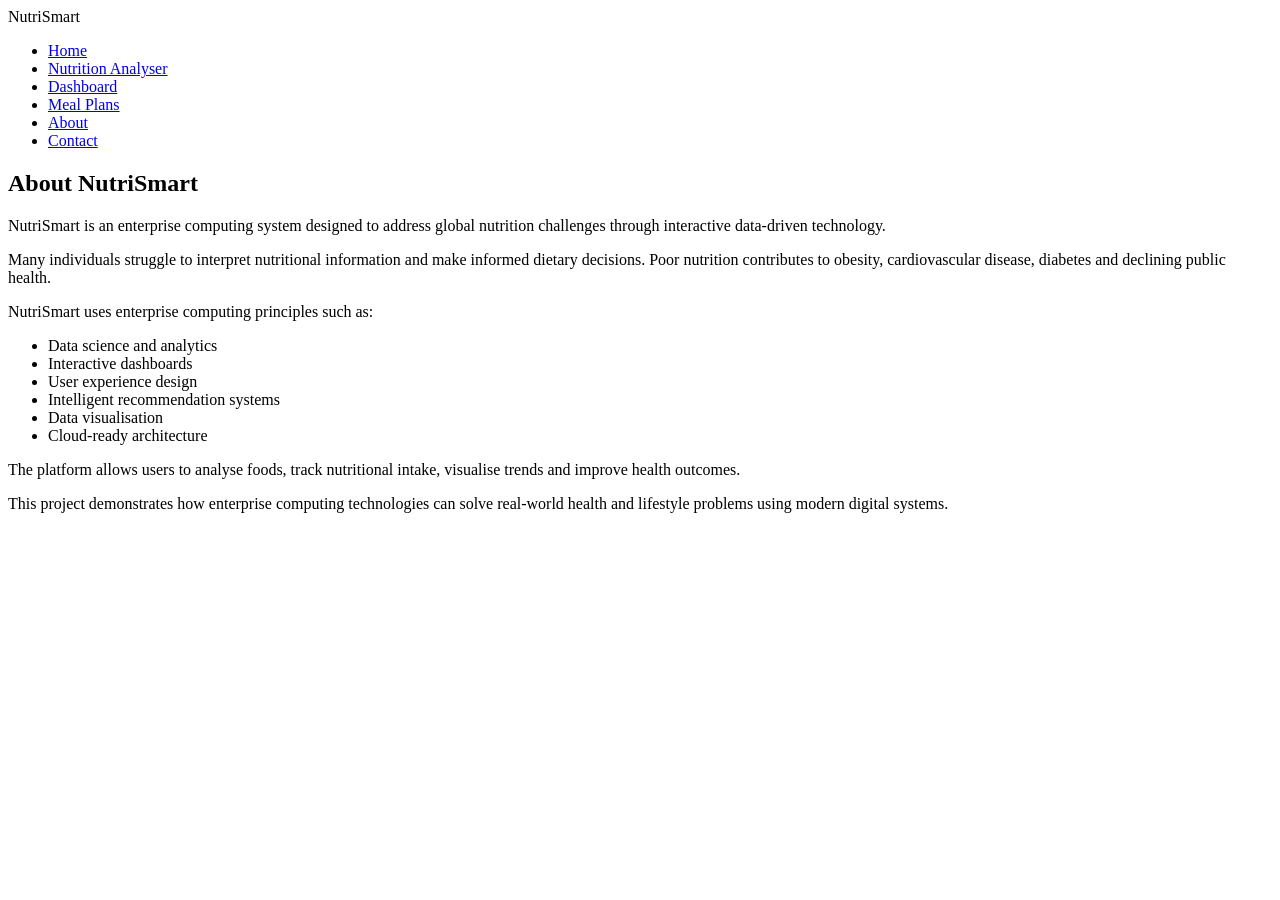
==== about.html @ 858b2d1c "Create about.html" ====
<!DOCTYPE html>
<html lang="en">
<head>
  <meta charset="UTF-8">
  <meta name="viewport" content="width=device-width, initial-scale=1.0">

  <title>About</title>

  <link rel="stylesheet" href="css/style.css">
</head>

<body>

<nav class="navbar">

  <div class="logo">NutriSmart</div>

  <ul class="nav-links">
    <li><a href="index.html">Home</a></li>
    <li><a href="analyser.html">Nutrition Analyser</a></li>
    <li><a href="dashboard.html">Dashboard</a></li>
    <li><a href="mealplans.html">Meal Plans</a></li>
    <li><a href="about.html">About</a></li>
    <li><a href="contact.html">Contact</a></li>
  </ul>

</nav>

<section class="about-page">

  <h1>About NutriSmart</h1>

  <div class="about-content">

    <p>
      NutriSmart is an enterprise computing system designed to address
      global nutrition challenges through interactive data-driven technology.
    </p>

    <p>
      Many individuals struggle to interpret nutritional information and make informed dietary decisions.
      Poor nutrition contributes to obesity, cardiovascular disease, diabetes and declining public health.
    </p>

    <p>
      NutriSmart uses enterprise computing principles such as:
    </p>

    <ul>
      <li>Data science and analytics</li>
      <li>Interactive dashboards</li>
      <li>User experience design</li>
      <li>Intelligent recommendation systems</li>
      <li>Data visualisation</li>
      <li>Cloud-ready architecture</li>
    </ul>

    <p>
      The platform allows users to analyse foods, track nutritional intake,
      visualise trends and improve health outcomes.
    </p>

    <p>
      This project demonstrates how enterprise computing technologies can solve
      real-world health and lifestyle problems using modern digital systems.
    </p>

  </div>

</section>

<script src="js/script.js"></script>

</body>
</html>
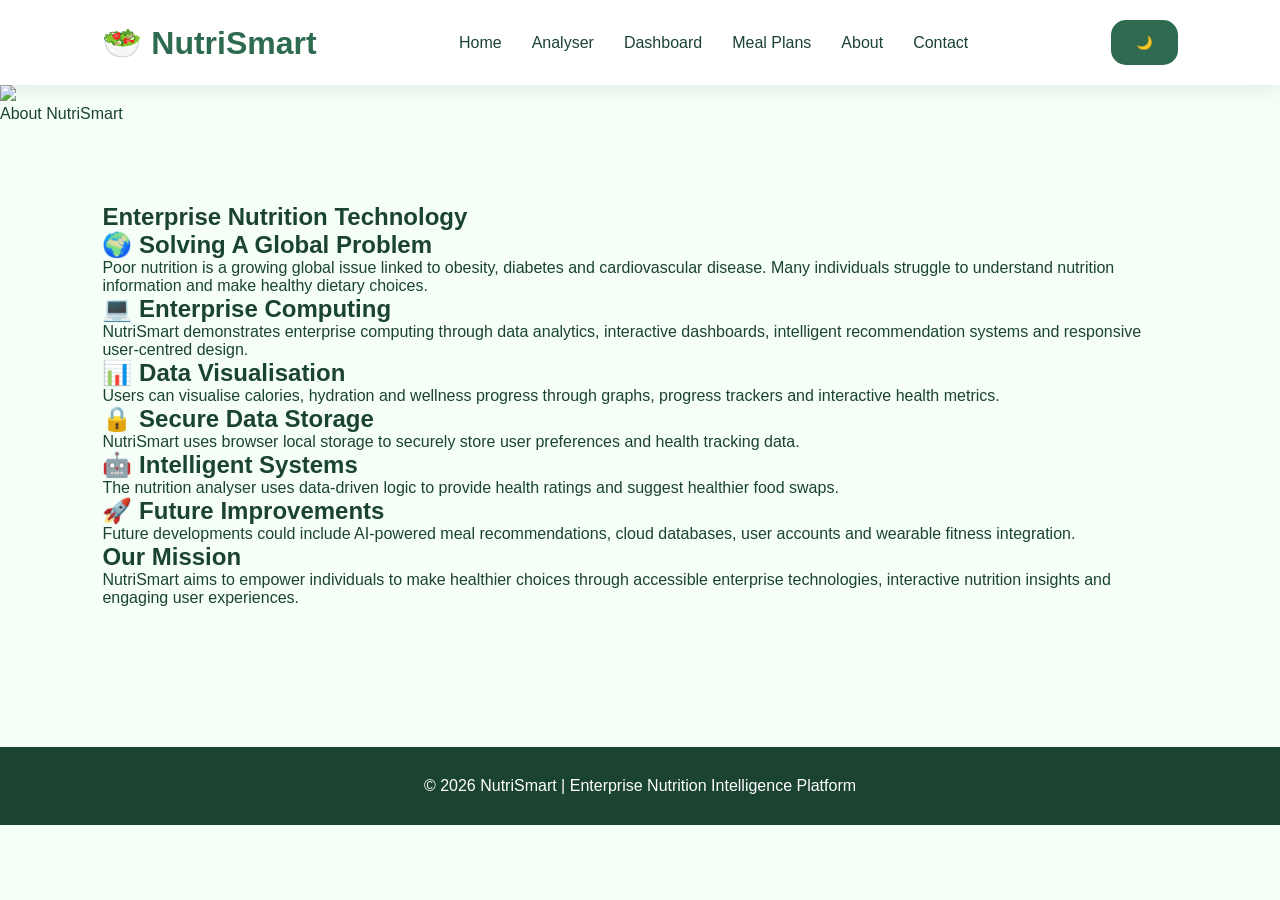
==== commit b3a0cb58: "Update about.html" ====
--- a/about.html
+++ b/about.html
@@ -1,73 +1,166 @@
 <!DOCTYPE html>
 <html lang="en">
+
 <head>
-  <meta charset="UTF-8">
-  <meta name="viewport" content="width=device-width, initial-scale=1.0">
 
-  <title>About</title>
+<meta charset="UTF-8">
+<meta name="viewport" content="width=device-width, initial-scale=1.0">
 
-  <link rel="stylesheet" href="css/style.css">
+<title>About NutriSmart</title>
+
+<link rel="stylesheet" href="css/style.css">
+
 </head>
 
 <body>
 
 <nav class="navbar">
 
-  <div class="logo">NutriSmart</div>
+<div class="logo">
+🥗 NutriSmart
+</div>
 
-  <ul class="nav-links">
-    <li><a href="index.html">Home</a></li>
-    <li><a href="analyser.html">Nutrition Analyser</a></li>
-    <li><a href="dashboard.html">Dashboard</a></li>
-    <li><a href="mealplans.html">Meal Plans</a></li>
-    <li><a href="about.html">About</a></li>
-    <li><a href="contact.html">Contact</a></li>
-  </ul>
+<ul class="nav-links">
+
+<li><a href="index.html">Home</a></li>
+<li><a href="analyser.html">Analyser</a></li>
+<li><a href="dashboard.html">Dashboard</a></li>
+<li><a href="mealplans.html">Meal Plans</a></li>
+<li><a href="about.html">About</a></li>
+<li><a href="contact.html">Contact</a></li>
+
+</ul>
+
+<button id="darkModeToggle">🌙</button>
 
 </nav>
 
+<section class="page-banner">
+
+<img src="https://images.unsplash.com/photo-1490645935967-10de6ba17061?q=80&w=1200&auto=format&fit=crop">
+
+<div class="page-banner-overlay">
+About NutriSmart
+</div>
+
+</section>
+
 <section class="about-page">
 
-  <h1>About NutriSmart</h1>
+<h1>
+Enterprise Nutrition Technology
+</h1>
 
-  <div class="about-content">
+<div class="about-grid">
 
-    <p>
-      NutriSmart is an enterprise computing system designed to address
-      global nutrition challenges through interactive data-driven technology.
-    </p>
+<div class="about-card">
 
-    <p>
-      Many individuals struggle to interpret nutritional information and make informed dietary decisions.
-      Poor nutrition contributes to obesity, cardiovascular disease, diabetes and declining public health.
-    </p>
+<h2>
+🌍 Solving A Global Problem
+</h2>
 
-    <p>
-      NutriSmart uses enterprise computing principles such as:
-    </p>
+<p>
+Poor nutrition is a growing global issue linked
+to obesity, diabetes and cardiovascular disease.
+Many individuals struggle to understand nutrition
+information and make healthy dietary choices.
+</p>
 
-    <ul>
-      <li>Data science and analytics</li>
-      <li>Interactive dashboards</li>
-      <li>User experience design</li>
-      <li>Intelligent recommendation systems</li>
-      <li>Data visualisation</li>
-      <li>Cloud-ready architecture</li>
-    </ul>
+</div>
 
-    <p>
-      The platform allows users to analyse foods, track nutritional intake,
-      visualise trends and improve health outcomes.
-    </p>
+<div class="about-card">
 
-    <p>
-      This project demonstrates how enterprise computing technologies can solve
-      real-world health and lifestyle problems using modern digital systems.
-    </p>
+<h2>
+💻 Enterprise Computing
+</h2>
 
-  </div>
+<p>
+NutriSmart demonstrates enterprise computing through
+data analytics, interactive dashboards, intelligent
+recommendation systems and responsive user-centred design.
+</p>
+
+</div>
+
+<div class="about-card">
+
+<h2>
+📊 Data Visualisation
+</h2>
+
+<p>
+Users can visualise calories, hydration and wellness
+progress through graphs, progress trackers and
+interactive health metrics.
+</p>
+
+</div>
+
+<div class="about-card">
+
+<h2>
+🔒 Secure Data Storage
+</h2>
+
+<p>
+NutriSmart uses browser local storage to securely
+store user preferences and health tracking data.
+</p>
+
+</div>
+
+<div class="about-card">
+
+<h2>
+🤖 Intelligent Systems
+</h2>
+
+<p>
+The nutrition analyser uses data-driven logic to
+provide health ratings and suggest healthier food swaps.
+</p>
+
+</div>
+
+<div class="about-card">
+
+<h2>
+🚀 Future Improvements
+</h2>
+
+<p>
+Future developments could include AI-powered meal
+recommendations, cloud databases, user accounts
+and wearable fitness integration.
+</p>
+
+</div>
+
+</div>
+
+<div class="mission-section">
+
+<h2>
+Our Mission
+</h2>
+
+<p>
+NutriSmart aims to empower individuals to make healthier
+choices through accessible enterprise technologies,
+interactive nutrition insights and engaging user experiences.
+</p>
+
+</div>
 
 </section>
+
+<footer class="footer">
+
+<p>
+© 2026 NutriSmart | Enterprise Nutrition Intelligence Platform
+</p>
+
+</footer>
 
 <script src="js/script.js"></script>
 
--- a/css/style.css
+++ b/css/style.css
@@ -0,0 +1,316 @@
+*{
+  margin:0;
+  padding:0;
+  box-sizing:border-box;
+  font-family:'Poppins',sans-serif;
+}
+
+body{
+  background:#f5fff8;
+  color:#1b4332;
+}
+
+.navbar{
+  display:flex;
+  justify-content:space-between;
+  align-items:center;
+  padding:20px 8%;
+  background:white;
+  box-shadow:0 4px 20px rgba(0,0,0,0.08);
+  position:sticky;
+  top:0;
+  z-index:1000;
+}
+
+.logo{
+  font-size:32px;
+  font-weight:700;
+  color:#2d6a4f;
+}
+
+.nav-links{
+  display:flex;
+  gap:30px;
+  list-style:none;
+}
+
+.nav-links a{
+  text-decoration:none;
+  color:#1b4332;
+  font-weight:500;
+  transition:0.3s;
+}
+
+.nav-links a:hover{
+  color:#52b788;
+}
+
+.hero{
+  display:flex;
+  justify-content:space-between;
+  align-items:center;
+  padding:80px 8%;
+  gap:50px;
+}
+
+.hero-text h1{
+  font-size:60px;
+  margin-bottom:20px;
+}
+
+.hero-text p{
+  line-height:1.8;
+  margin-bottom:30px;
+}
+
+.hero-btn{
+  padding:15px 35px;
+  background:#2d6a4f;
+  color:white;
+  text-decoration:none;
+  border-radius:50px;
+  transition:0.3s;
+}
+
+.hero-btn:hover{
+  background:#40916c;
+}
+
+.hero-image img{
+  width:550px;
+  border-radius:30px;
+  box-shadow:0 10px 40px rgba(0,0,0,0.15);
+}
+
+.stats-section{
+  display:flex;
+  justify-content:center;
+  gap:40px;
+  padding:60px 8%;
+}
+
+.stat-card{
+  background:white;
+  padding:40px;
+  border-radius:20px;
+  width:250px;
+  text-align:center;
+  box-shadow:0 10px 30px rgba(0,0,0,0.08);
+}
+
+.stat-card h2{
+  font-size:50px;
+  color:#2d6a4f;
+}
+
+.features-section{
+  padding:80px 8%;
+}
+
+.features-section h2{
+  text-align:center;
+  margin-bottom:50px;
+  font-size:45px;
+}
+
+.features-grid{
+  display:grid;
+  grid-template-columns:repeat(auto-fit,minmax(280px,1fr));
+  gap:30px;
+}
+
+.feature-card{
+  background:white;
+  padding:35px;
+  border-radius:25px;
+  transition:0.3s;
+  box-shadow:0 10px 30px rgba(0,0,0,0.08);
+}
+
+.feature-card:hover{
+  transform:translateY(-10px);
+}
+
+.health-section{
+  display:flex;
+  align-items:center;
+  gap:60px;
+  padding:80px 8%;
+}
+
+.health-image img{
+  width:500px;
+  border-radius:30px;
+}
+
+.testimonial-section{
+  padding:80px 8%;
+}
+
+.testimonial-grid{
+  display:grid;
+  grid-template-columns:repeat(auto-fit,minmax(280px,1fr));
+  gap:30px;
+}
+
+.testimonial-card{
+  background:white;
+  padding:35px;
+  border-radius:20px;
+}
+
+.footer{
+  background:#1b4332;
+  color:white;
+  text-align:center;
+  padding:30px;
+  margin-top:60px;
+}
+
+.analyser-page,
+.dashboard-page,
+.meal-page,
+.about-page,
+.contact-page{
+  padding:80px 8%;
+}
+
+.analyser-box{
+  margin-top:40px;
+  display:flex;
+  gap:20px;
+}
+
+select,
+input,
+textarea{
+  padding:15px;
+  border:none;
+  border-radius:15px;
+  width:100%;
+}
+
+button{
+  padding:15px 25px;
+  border:none;
+  border-radius:15px;
+  background:#2d6a4f;
+  color:white;
+  cursor:pointer;
+}
+
+.results-card{
+  margin-top:50px;
+  background:white;
+  padding:40px;
+  border-radius:30px;
+  box-shadow:0 10px 30px rgba(0,0,0,0.08);
+}
+
+.results-card img{
+  width:300px;
+  border-radius:20px;
+  margin-bottom:20px;
+}
+
+.macro-grid{
+  display:grid;
+  grid-template-columns:repeat(auto-fit,minmax(150px,1fr));
+  gap:20px;
+  margin-top:30px;
+}
+
+.macro-card{
+  background:#f5fff8;
+  padding:20px;
+  border-radius:20px;
+}
+
+.rating-bar{
+  width:100%;
+  height:20px;
+  background:#ddd;
+  border-radius:20px;
+  overflow:hidden;
+  margin-top:20px;
+}
+
+#ratingFill{
+  height:100%;
+  width:0%;
+  background:#52b788;
+}
+
+.dashboard-grid{
+  display:grid;
+  grid-template-columns:repeat(auto-fit,minmax(300px,1fr));
+  gap:30px;
+}
+
+.dashboard-card{
+  background:white;
+  padding:40px;
+  border-radius:25px;
+}
+
+.chart-container{
+  margin-top:60px;
+  background:white;
+  padding:40px;
+  border-radius:30px;
+}
+
+.meal-grid{
+  display:grid;
+  grid-template-columns:repeat(auto-fit,minmax(320px,1fr));
+  gap:40px;
+  margin-top:50px;
+}
+
+.meal-card{
+  background:white;
+  border-radius:30px;
+  overflow:hidden;
+}
+
+.meal-card img{
+  width:100%;
+  height:250px;
+  object-fit:cover;
+}
+
+.meal-card h2,
+.meal-card p,
+.meal-card ul{
+  padding:20px;
+}
+
+.contact-form{
+  display:flex;
+  flex-direction:column;
+  gap:20px;
+  background:white;
+  padding:40px;
+  border-radius:30px;
+}
+
+@media(max-width:900px){
+
+.hero{
+  flex-direction:column;
+}
+
+.health-section{
+  flex-direction:column;
+}
+
+.hero-image img,
+.health-image img{
+  width:100%;
+}
+
+.hero-text h1{
+  font-size:40px;
+}
+
+}
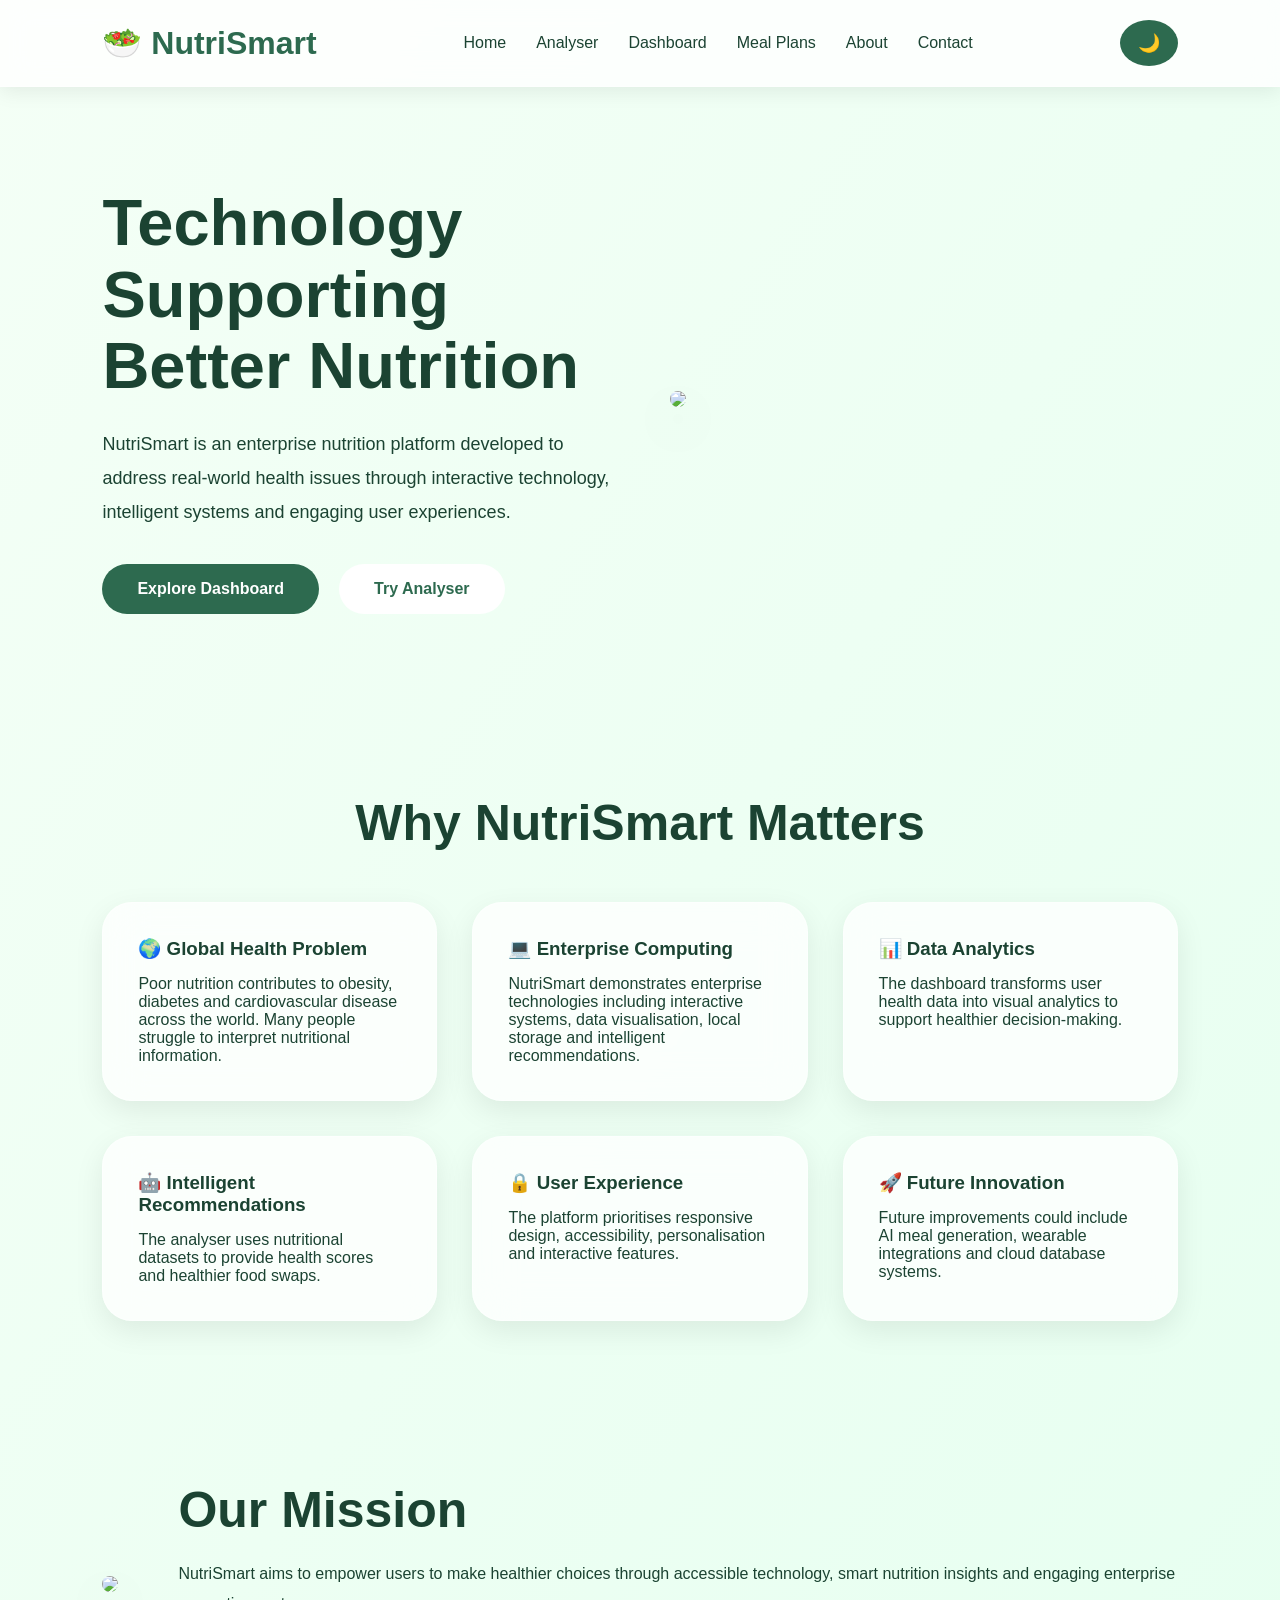
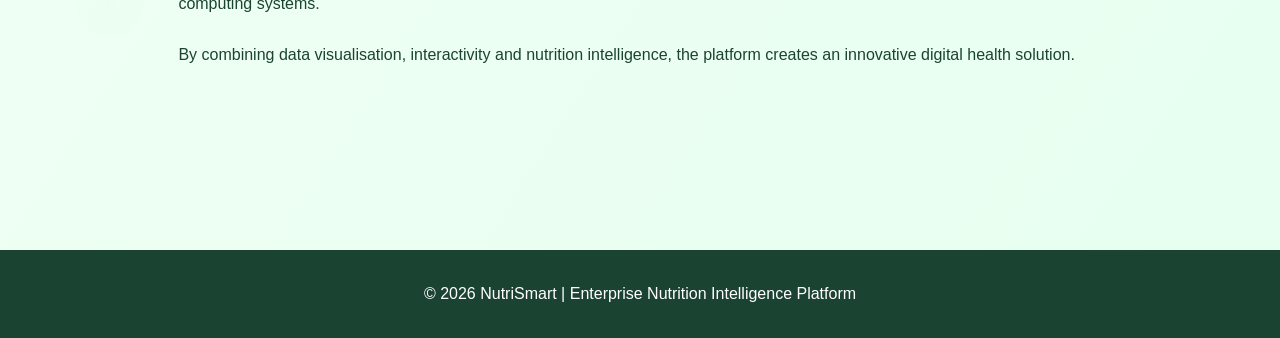
==== commit 242e6d11: "Update about.html" ====
--- a/about.html
+++ b/about.html
@@ -35,119 +35,146 @@
 
 </nav>
 
-<section class="page-banner">
+<section class="hero about-hero">
+
+<div class="hero-text">
+
+<h1>
+Technology Supporting Better Nutrition
+</h1>
+
+<p>
+NutriSmart is an enterprise nutrition platform developed
+to address real-world health issues through interactive
+technology, intelligent systems and engaging user experiences.
+</p>
+
+<div class="hero-buttons">
+
+<a href="dashboard.html" class="hero-btn">
+Explore Dashboard
+</a>
+
+<a href="analyser.html" class="secondary-btn">
+Try Analyser
+</a>
+
+</div>
+
+</div>
+
+<div class="hero-image">
 
 <img src="https://images.unsplash.com/photo-1490645935967-10de6ba17061?q=80&w=1200&auto=format&fit=crop">
 
-<div class="page-banner-overlay">
-About NutriSmart
 </div>
 
 </section>
 
-<section class="about-page">
-
-<h1>
-Enterprise Nutrition Technology
-</h1>
-
-<div class="about-grid">
-
-<div class="about-card">
+<section class="features-section">
 
 <h2>
-🌍 Solving A Global Problem
+Why NutriSmart Matters
 </h2>
 
+<div class="features-grid">
+
+<div class="feature-card">
+
+<h3>🌍 Global Health Problem</h3>
+
 <p>
-Poor nutrition is a growing global issue linked
-to obesity, diabetes and cardiovascular disease.
-Many individuals struggle to understand nutrition
-information and make healthy dietary choices.
+Poor nutrition contributes to obesity, diabetes and
+cardiovascular disease across the world. Many people
+struggle to interpret nutritional information.
 </p>
 
 </div>
 
-<div class="about-card">
+<div class="feature-card">
 
-<h2>
-💻 Enterprise Computing
-</h2>
+<h3>💻 Enterprise Computing</h3>
 
 <p>
-NutriSmart demonstrates enterprise computing through
-data analytics, interactive dashboards, intelligent
-recommendation systems and responsive user-centred design.
+NutriSmart demonstrates enterprise technologies including
+interactive systems, data visualisation, local storage
+and intelligent recommendations.
 </p>
 
 </div>
 
-<div class="about-card">
+<div class="feature-card">
 
-<h2>
-📊 Data Visualisation
-</h2>
+<h3>📊 Data Analytics</h3>
 
 <p>
-Users can visualise calories, hydration and wellness
-progress through graphs, progress trackers and
-interactive health metrics.
+The dashboard transforms user health data into visual
+analytics to support healthier decision-making.
 </p>
 
 </div>
 
-<div class="about-card">
+<div class="feature-card">
 
-<h2>
-🔒 Secure Data Storage
-</h2>
+<h3>🤖 Intelligent Recommendations</h3>
 
 <p>
-NutriSmart uses browser local storage to securely
-store user preferences and health tracking data.
+The analyser uses nutritional datasets to provide
+health scores and healthier food swaps.
 </p>
 
 </div>
 
-<div class="about-card">
+<div class="feature-card">
 
-<h2>
-🤖 Intelligent Systems
-</h2>
+<h3>🔒 User Experience</h3>
 
 <p>
-The nutrition analyser uses data-driven logic to
-provide health ratings and suggest healthier food swaps.
+The platform prioritises responsive design, accessibility,
+personalisation and interactive features.
 </p>
 
 </div>
 
-<div class="about-card">
+<div class="feature-card">
 
-<h2>
-🚀 Future Improvements
-</h2>
+<h3>🚀 Future Innovation</h3>
 
 <p>
-Future developments could include AI-powered meal
-recommendations, cloud databases, user accounts
-and wearable fitness integration.
+Future improvements could include AI meal generation,
+wearable integrations and cloud database systems.
 </p>
 
 </div>
 
 </div>
 
-<div class="mission-section">
+</section>
+
+<section class="health-section">
+
+<div class="health-image">
+
+<img src="https://images.unsplash.com/photo-1512621776951-a57141f2eefd?q=80&w=1200&auto=format&fit=crop">
+
+</div>
+
+<div class="health-text">
 
 <h2>
 Our Mission
 </h2>
 
 <p>
-NutriSmart aims to empower individuals to make healthier
-choices through accessible enterprise technologies,
-interactive nutrition insights and engaging user experiences.
+NutriSmart aims to empower users to make healthier choices
+through accessible technology, smart nutrition insights
+and engaging enterprise computing systems.
+</p>
+
+<p>
+By combining data visualisation, interactivity and
+nutrition intelligence, the platform creates an
+innovative digital health solution.
 </p>
 
 </div>
--- a/css/style.css
+++ b/css/style.css
@@ -1,316 +1,666 @@
 *{
-  margin:0;
-  padding:0;
-  box-sizing:border-box;
-  font-family:'Poppins',sans-serif;
+margin:0;
+padding:0;
+box-sizing:border-box;
+font-family:'Poppins',sans-serif;
+}
+
+html{
+scroll-behavior:smooth;
 }
 
 body{
-  background:#f5fff8;
-  color:#1b4332;
+background:linear-gradient(to bottom right,#f4fff6,#e6fff0);
+color:#1b4332;
+overflow-x:hidden;
+transition:0.4s;
 }
 
 .navbar{
-  display:flex;
-  justify-content:space-between;
-  align-items:center;
-  padding:20px 8%;
-  background:white;
-  box-shadow:0 4px 20px rgba(0,0,0,0.08);
-  position:sticky;
-  top:0;
-  z-index:1000;
+display:flex;
+justify-content:space-between;
+align-items:center;
+padding:20px 8%;
+position:sticky;
+top:0;
+z-index:1000;
+backdrop-filter:blur(15px);
+background:rgba(255,255,255,0.8);
+border-bottom:1px solid rgba(255,255,255,0.3);
+box-shadow:0 4px 20px rgba(0,0,0,0.08);
 }
 
 .logo{
-  font-size:32px;
-  font-weight:700;
-  color:#2d6a4f;
+font-size:32px;
+font-weight:700;
+color:#2d6a4f;
 }
 
 .nav-links{
-  display:flex;
-  gap:30px;
-  list-style:none;
+display:flex;
+gap:30px;
+list-style:none;
 }
 
 .nav-links a{
-  text-decoration:none;
-  color:#1b4332;
-  font-weight:500;
-  transition:0.3s;
+text-decoration:none;
+color:#1b4332;
+font-weight:500;
+transition:0.3s;
+position:relative;
 }
 
 .nav-links a:hover{
-  color:#52b788;
+color:#52b788;
+}
+
+.nav-links a::after{
+content:'';
+position:absolute;
+left:0;
+bottom:-5px;
+width:0%;
+height:2px;
+background:#52b788;
+transition:0.3s;
+}
+
+.nav-links a:hover::after{
+width:100%;
+}
+
+#darkModeToggle{
+background:#2d6a4f;
+color:white;
+border:none;
+padding:12px 18px;
+border-radius:50%;
+cursor:pointer;
+font-size:18px;
+transition:0.3s;
+}
+
+#darkModeToggle:hover{
+transform:scale(1.1);
 }
 
 .hero{
-  display:flex;
-  justify-content:space-between;
-  align-items:center;
-  padding:80px 8%;
-  gap:50px;
+display:flex;
+justify-content:space-between;
+align-items:center;
+padding:100px 8%;
+gap:60px;
+}
+
+.hero-text{
+flex:1;
 }
 
 .hero-text h1{
-  font-size:60px;
-  margin-bottom:20px;
+font-size:65px;
+line-height:1.1;
+margin-bottom:25px;
 }
 
 .hero-text p{
-  line-height:1.8;
-  margin-bottom:30px;
+font-size:18px;
+line-height:1.9;
+margin-bottom:35px;
+}
+
+.hero-buttons{
+display:flex;
+gap:20px;
+}
+
+.hero-btn,
+.secondary-btn{
+padding:16px 35px;
+border-radius:50px;
+text-decoration:none;
+font-weight:600;
+transition:0.3s;
 }
 
 .hero-btn{
-  padding:15px 35px;
-  background:#2d6a4f;
-  color:white;
-  text-decoration:none;
-  border-radius:50px;
-  transition:0.3s;
-}
-
-.hero-btn:hover{
-  background:#40916c;
+background:#2d6a4f;
+color:white;
+}
+
+.secondary-btn{
+background:white;
+color:#2d6a4f;
+}
+
+.hero-btn:hover,
+.secondary-btn:hover{
+transform:translateY(-4px);
+}
+
+.hero-image{
+flex:1;
 }
 
 .hero-image img{
-  width:550px;
-  border-radius:30px;
-  box-shadow:0 10px 40px rgba(0,0,0,0.15);
+width:100%;
+border-radius:35px;
+box-shadow:0 20px 50px rgba(0,0,0,0.15);
+transition:0.5s;
+}
+
+.hero-image img:hover{
+transform:scale(1.03);
+}
+
+.page-banner{
+height:350px;
+margin:40px 8%;
+border-radius:35px;
+overflow:hidden;
+position:relative;
+}
+
+.page-banner img{
+width:100%;
+height:100%;
+object-fit:cover;
+}
+
+.page-banner-overlay{
+position:absolute;
+inset:0;
+background:rgba(0,0,0,0.45);
+display:flex;
+align-items:center;
+justify-content:center;
+font-size:55px;
+font-weight:700;
+color:white;
 }
 
 .stats-section{
-  display:flex;
-  justify-content:center;
-  gap:40px;
-  padding:60px 8%;
+display:flex;
+justify-content:center;
+gap:40px;
+padding:40px 8%;
+flex-wrap:wrap;
 }
 
 .stat-card{
-  background:white;
-  padding:40px;
-  border-radius:20px;
-  width:250px;
-  text-align:center;
-  box-shadow:0 10px 30px rgba(0,0,0,0.08);
+background:rgba(255,255,255,0.75);
+backdrop-filter:blur(20px);
+padding:40px;
+width:260px;
+border-radius:30px;
+text-align:center;
+box-shadow:0 10px 30px rgba(0,0,0,0.08);
+transition:0.4s;
+}
+
+.stat-card:hover{
+transform:translateY(-12px) scale(1.03);
 }
 
 .stat-card h2{
-  font-size:50px;
-  color:#2d6a4f;
-}
-
-.features-section{
-  padding:80px 8%;
-}
-
-.features-section h2{
-  text-align:center;
-  margin-bottom:50px;
-  font-size:45px;
-}
-
-.features-grid{
-  display:grid;
-  grid-template-columns:repeat(auto-fit,minmax(280px,1fr));
-  gap:30px;
-}
-
-.feature-card{
-  background:white;
-  padding:35px;
-  border-radius:25px;
-  transition:0.3s;
-  box-shadow:0 10px 30px rgba(0,0,0,0.08);
-}
-
-.feature-card:hover{
-  transform:translateY(-10px);
-}
-
-.health-section{
-  display:flex;
-  align-items:center;
-  gap:60px;
-  padding:80px 8%;
-}
-
-.health-image img{
-  width:500px;
-  border-radius:30px;
-}
-
-.testimonial-section{
-  padding:80px 8%;
-}
-
-.testimonial-grid{
-  display:grid;
-  grid-template-columns:repeat(auto-fit,minmax(280px,1fr));
-  gap:30px;
-}
-
-.testimonial-card{
-  background:white;
-  padding:35px;
-  border-radius:20px;
-}
-
-.footer{
-  background:#1b4332;
-  color:white;
-  text-align:center;
-  padding:30px;
-  margin-top:60px;
-}
-
+font-size:55px;
+margin-bottom:10px;
+color:#2d6a4f;
+}
+
+.features-section,
 .analyser-page,
 .dashboard-page,
 .meal-page,
 .about-page,
 .contact-page{
-  padding:80px 8%;
-}
-
-.analyser-box{
-  margin-top:40px;
-  display:flex;
-  gap:20px;
+padding:80px 8%;
+}
+
+.features-section h2,
+.analyser-page h1,
+.dashboard-page h1,
+.meal-page h1,
+.about-page h1,
+.contact-page h1{
+font-size:50px;
+margin-bottom:20px;
+text-align:center;
+}
+
+.features-grid,
+.dashboard-grid,
+.meal-grid,
+.about-grid,
+.testimonial-grid{
+display:grid;
+grid-template-columns:repeat(auto-fit,minmax(300px,1fr));
+gap:35px;
+margin-top:50px;
+}
+
+.feature-card,
+.dashboard-card,
+.meal-card,
+.about-card,
+.testimonial-card,
+.contact-form,
+.results-card,
+.contact-card,
+.faq-card{
+background:rgba(255,255,255,0.75);
+backdrop-filter:blur(20px);
+border-radius:30px;
+padding:35px;
+box-shadow:0 10px 30px rgba(0,0,0,0.08);
+transition:0.4s;
+border:1px solid rgba(255,255,255,0.4);
+}
+
+.feature-card:hover,
+.dashboard-card:hover,
+.meal-card:hover,
+.about-card:hover,
+.testimonial-card:hover,
+.contact-card:hover,
+.faq-card:hover{
+transform:translateY(-12px);
+box-shadow:0 20px 50px rgba(0,0,0,0.15);
+}
+
+.feature-card h3,
+.about-card h2{
+margin-bottom:15px;
+}
+
+.health-section{
+display:flex;
+align-items:center;
+gap:60px;
+padding:80px 8%;
+}
+
+.health-image img{
+width:100%;
+border-radius:35px;
+box-shadow:0 20px 50px rgba(0,0,0,0.15);
+}
+
+.health-text h2{
+font-size:50px;
+margin-bottom:20px;
+}
+
+.health-text p{
+line-height:1.9;
+margin-bottom:20px;
+}
+
+.testimonial-section{
+padding:80px 8%;
+}
+
+.testimonial-section h2{
+text-align:center;
+font-size:50px;
+margin-bottom:40px;
+}
+
+.analyser-box,
+.meal-filter{
+display:flex;
+justify-content:center;
+gap:20px;
+margin-top:40px;
+margin-bottom:40px;
 }
 
 select,
 input,
 textarea{
-  padding:15px;
-  border:none;
-  border-radius:15px;
-  width:100%;
+width:100%;
+padding:18px;
+border:none;
+border-radius:18px;
+font-size:16px;
+background:white;
+box-shadow:0 5px 15px rgba(0,0,0,0.08);
+}
+
+textarea{
+height:160px;
+resize:none;
 }
 
 button{
-  padding:15px 25px;
-  border:none;
-  border-radius:15px;
-  background:#2d6a4f;
-  color:white;
-  cursor:pointer;
+padding:16px 28px;
+border:none;
+border-radius:18px;
+background:#2d6a4f;
+color:white;
+font-weight:600;
+cursor:pointer;
+transition:0.3s;
+}
+
+button:hover{
+transform:translateY(-4px);
+background:#40916c;
 }
 
 .results-card{
-  margin-top:50px;
-  background:white;
-  padding:40px;
-  border-radius:30px;
-  box-shadow:0 10px 30px rgba(0,0,0,0.08);
+max-width:1000px;
+margin:auto;
+text-align:center;
 }
 
 .results-card img{
-  width:300px;
-  border-radius:20px;
-  margin-bottom:20px;
+width:300px;
+border-radius:25px;
+margin-bottom:25px;
 }
 
 .macro-grid{
-  display:grid;
-  grid-template-columns:repeat(auto-fit,minmax(150px,1fr));
-  gap:20px;
-  margin-top:30px;
+display:grid;
+grid-template-columns:repeat(auto-fit,minmax(180px,1fr));
+gap:25px;
+margin-top:40px;
 }
 
 .macro-card{
-  background:#f5fff8;
-  padding:20px;
-  border-radius:20px;
-}
-
-.rating-bar{
-  width:100%;
-  height:20px;
-  background:#ddd;
-  border-radius:20px;
-  overflow:hidden;
-  margin-top:20px;
-}
-
-#ratingFill{
-  height:100%;
-  width:0%;
-  background:#52b788;
-}
-
-.dashboard-grid{
-  display:grid;
-  grid-template-columns:repeat(auto-fit,minmax(300px,1fr));
-  gap:30px;
-}
-
-.dashboard-card{
-  background:white;
-  padding:40px;
-  border-radius:25px;
+background:#f4fff6;
+padding:25px;
+border-radius:25px;
+}
+
+.rating-title{
+margin-top:40px;
+margin-bottom:20px;
+font-size:30px;
+}
+
+.progress-ring{
+width:220px;
+height:220px;
+border-radius:50%;
+background:conic-gradient(
+#52b788 0deg,
+#52b788 250deg,
+#d8f3dc 250deg
+);
+display:flex;
+align-items:center;
+justify-content:center;
+margin:30px auto;
+}
+
+.progress-inner{
+width:160px;
+height:160px;
+background:white;
+border-radius:50%;
+display:flex;
+align-items:center;
+justify-content:center;
+font-size:38px;
+font-weight:700;
+}
+
+.swap-section{
+margin-top:40px;
+}
+
+.swap-image{
+width:260px;
+border-radius:25px;
+margin-top:20px;
+}
+
+.progress-bar{
+width:100%;
+height:25px;
+background:#d8f3dc;
+border-radius:20px;
+overflow:hidden;
+margin-top:20px;
+}
+
+#waterProgress,
+#calorieProgress,
+#sleepProgress{
+height:100%;
+width:0%;
+background:#52b788;
+transition:1s;
 }
 
 .chart-container{
-  margin-top:60px;
-  background:white;
-  padding:40px;
-  border-radius:30px;
-}
-
-.meal-grid{
-  display:grid;
-  grid-template-columns:repeat(auto-fit,minmax(320px,1fr));
-  gap:40px;
-  margin-top:50px;
+margin-top:60px;
+background:white;
+padding:40px;
+border-radius:35px;
+box-shadow:0 10px 30px rgba(0,0,0,0.08);
+}
+
+.chart-title{
+text-align:center;
+margin-bottom:30px;
 }
 
 .meal-card{
-  background:white;
-  border-radius:30px;
-  overflow:hidden;
+overflow:hidden;
+padding:0;
 }
 
 .meal-card img{
-  width:100%;
-  height:250px;
-  object-fit:cover;
-}
-
-.meal-card h2,
-.meal-card p,
-.meal-card ul{
-  padding:20px;
+width:100%;
+height:250px;
+object-fit:cover;
+}
+
+.meal-content{
+padding:30px;
+}
+
+.meal-content ul{
+margin-top:20px;
+padding-left:20px;
+line-height:2;
+}
+
+.contact-container{
+display:grid;
+grid-template-columns:2fr 1fr;
+gap:40px;
+margin-top:50px;
 }
 
 .contact-form{
-  display:flex;
-  flex-direction:column;
-  gap:20px;
-  background:white;
-  padding:40px;
-  border-radius:30px;
-}
-
-@media(max-width:900px){
+display:flex;
+flex-direction:column;
+gap:20px;
+}
+
+.contact-info{
+display:flex;
+flex-direction:column;
+gap:25px;
+}
+
+.faq-section{
+margin-top:70px;
+}
+
+.faq-section h2{
+text-align:center;
+font-size:40px;
+margin-bottom:40px;
+}
+
+.faq-card{
+margin-bottom:25px;
+}
+
+.mission-section{
+margin-top:70px;
+text-align:center;
+background:white;
+padding:50px;
+border-radius:35px;
+box-shadow:0 10px 30px rgba(0,0,0,0.08);
+}
+
+.footer{
+margin-top:80px;
+background:#1b4332;
+color:white;
+text-align:center;
+padding:35px;
+}
+
+.dark-mode{
+background:#081c15;
+color:white;
+}
+
+.dark-mode .navbar{
+background:#1b4332;
+}
+
+.dark-mode .feature-card,
+.dark-mode .stat-card,
+.dark-mode .dashboard-card,
+.dark-mode .results-card,
+.dark-mode .meal-card,
+.dark-mode .testimonial-card,
+.dark-mode .contact-form,
+.dark-mode .macro-card,
+.dark-mode .about-card,
+.dark-mode .faq-card,
+.dark-mode .contact-card,
+.dark-mode .mission-section,
+.dark-mode .chart-container{
+background:#1b4332;
+color:white;
+}
+
+.dark-mode .nav-links a,
+.dark-mode h1,
+.dark-mode h2,
+.dark-mode h3,
+.dark-mode h4,
+.dark-mode p,
+.dark-mode li{
+color:white;
+}
+
+.dark-mode input,
+.dark-mode select,
+.dark-mode textarea{
+background:#2d6a4f;
+color:white;
+}
+
+.dark-mode .progress-inner{
+background:#1b4332;
+color:white;
+}
+
+.dark-mode .secondary-btn{
+background:white;
+color:#1b4332;
+}
+
+.motivation-section{
+margin-top:60px;
+}
+
+.motivation-section h2{
+text-align:center;
+font-size:40px;
+margin-bottom:40px;
+}
+
+.motivation-grid{
+display:grid;
+grid-template-columns:repeat(auto-fit,minmax(250px,1fr));
+gap:30px;
+}
+
+.motivation-card{
+background:white;
+padding:35px;
+border-radius:30px;
+text-align:center;
+font-size:18px;
+font-weight:500;
+box-shadow:0 10px 30px rgba(0,0,0,0.08);
+transition:0.4s;
+}
+
+.motivation-card:hover{
+transform:translateY(-10px);
+}
+
+@media(max-width:1000px){
 
 .hero{
-  flex-direction:column;
+flex-direction:column;
+text-align:center;
 }
 
 .health-section{
-  flex-direction:column;
-}
-
-.hero-image img,
-.health-image img{
-  width:100%;
+flex-direction:column;
+}
+
+.contact-container{
+grid-template-columns:1fr;
 }
 
 .hero-text h1{
-  font-size:40px;
-}
-
-}
+font-size:48px;
+}
+
+.page-banner-overlay{
+font-size:40px;
+}
+
+}
+
+@media(max-width:700px){
+
+.navbar{
+flex-direction:column;
+gap:20px;
+}
+
+.nav-links{
+flex-wrap:wrap;
+justify-content:center;
+}
+
+.hero-text h1{
+font-size:38px;
+}
+
+.features-section h2,
+.analyser-page h1,
+.dashboard-page h1,
+.meal-page h1,
+.about-page h1,
+.contact-page h1{
+font-size:38px;
+}
+
+.page-banner{
+height:250px;
+}
+
+.page-banner-overlay{
+font-size:30px;
+}
+
+.hero-buttons{
+flex-direction:column;
+}
+
+}
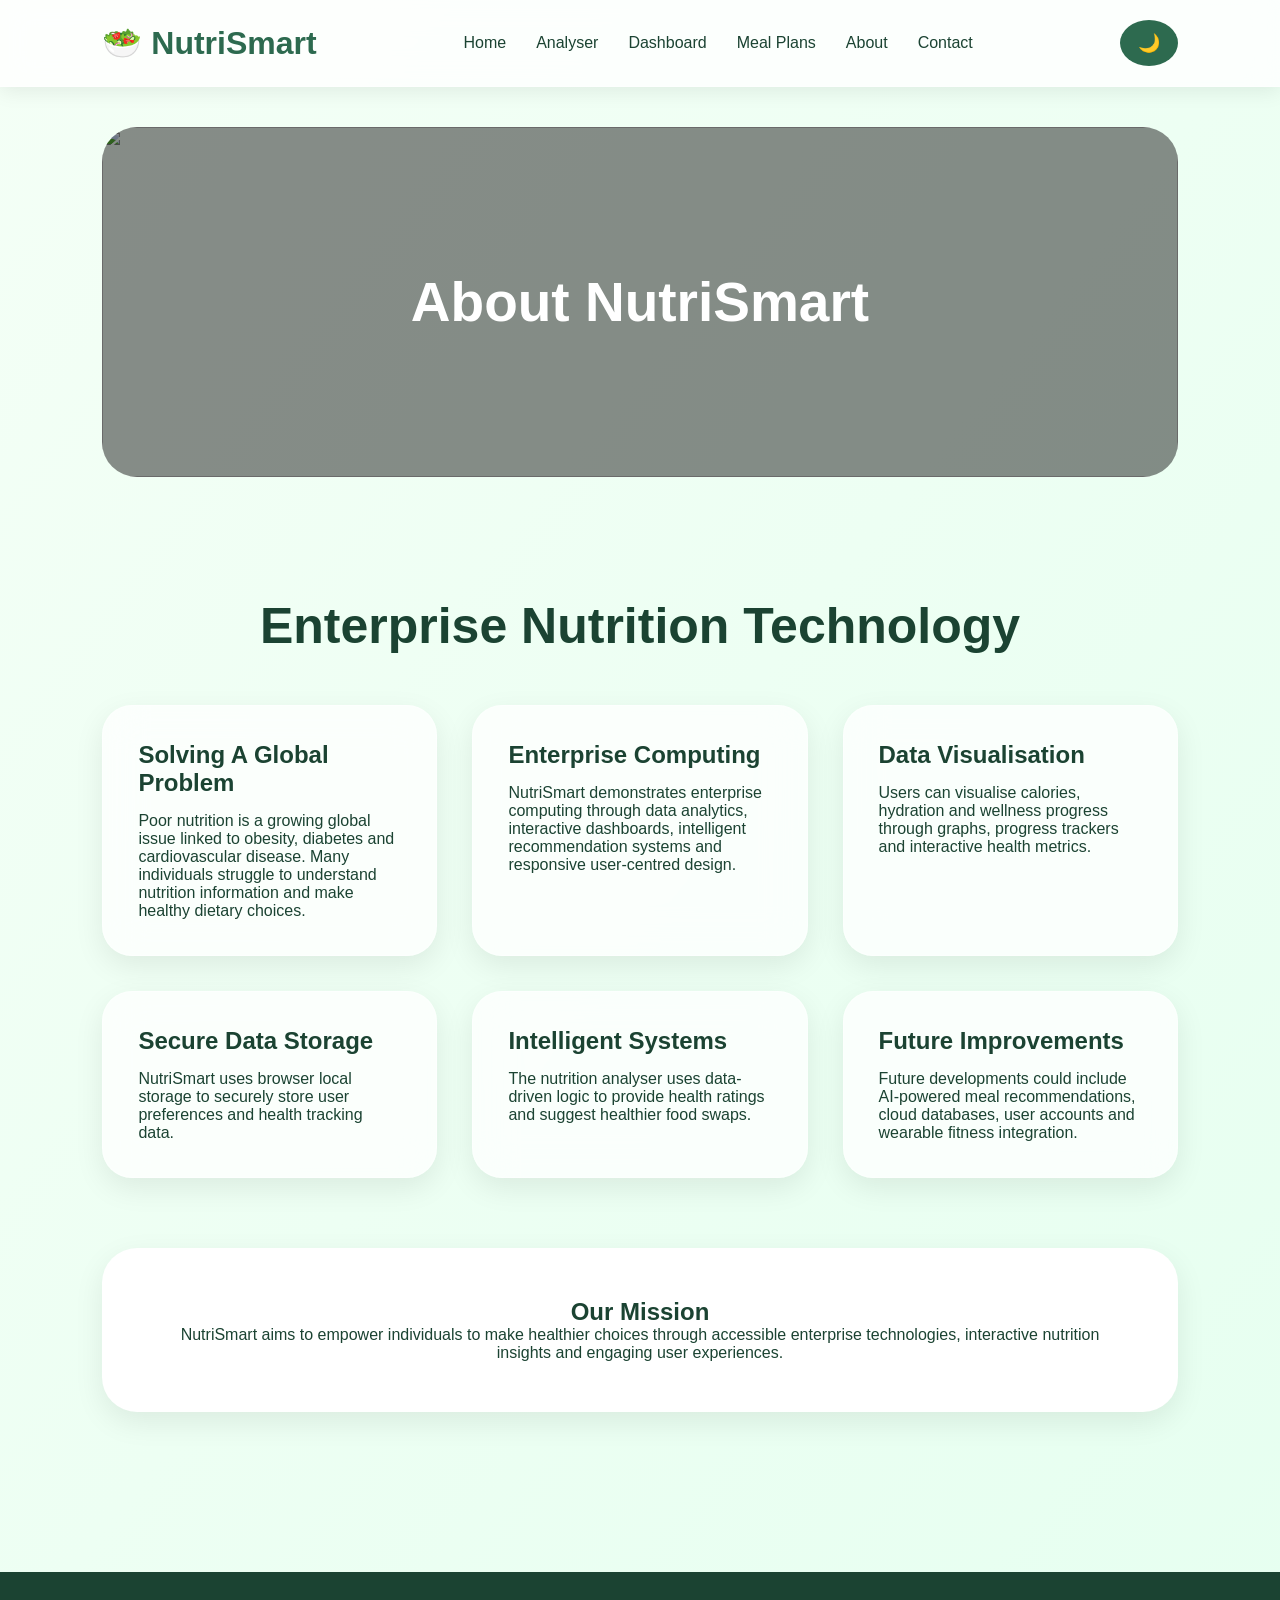
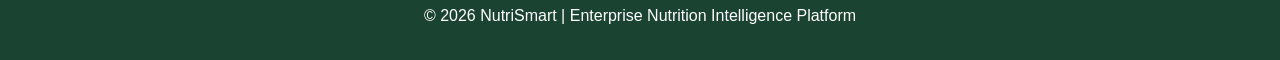
==== commit 3b9395d1: "Update about.html" ====
--- a/about.html
+++ b/about.html
@@ -35,146 +35,119 @@
 
 </nav>
 
-<section class="hero about-hero">
-
-<div class="hero-text">
-
-<h1>
-Technology Supporting Better Nutrition
-</h1>
-
-<p>
-NutriSmart is an enterprise nutrition platform developed
-to address real-world health issues through interactive
-technology, intelligent systems and engaging user experiences.
-</p>
-
-<div class="hero-buttons">
-
-<a href="dashboard.html" class="hero-btn">
-Explore Dashboard
-</a>
-
-<a href="analyser.html" class="secondary-btn">
-Try Analyser
-</a>
-
-</div>
-
-</div>
-
-<div class="hero-image">
+<section class="page-banner">
 
 <img src="https://images.unsplash.com/photo-1490645935967-10de6ba17061?q=80&w=1200&auto=format&fit=crop">
 
+<div class="page-banner-overlay">
+About NutriSmart
 </div>
 
 </section>
 
-<section class="features-section">
+<section class="about-page">
+
+<h1>
+Enterprise Nutrition Technology
+</h1>
+
+<div class="about-grid">
+
+<div class="about-card">
 
 <h2>
-Why NutriSmart Matters
+Solving A Global Problem
 </h2>
 
-<div class="features-grid">
-
-<div class="feature-card">
-
-<h3>🌍 Global Health Problem</h3>
-
 <p>
-Poor nutrition contributes to obesity, diabetes and
-cardiovascular disease across the world. Many people
-struggle to interpret nutritional information.
+Poor nutrition is a growing global issue linked
+to obesity, diabetes and cardiovascular disease.
+Many individuals struggle to understand nutrition
+information and make healthy dietary choices.
 </p>
 
 </div>
 
-<div class="feature-card">
+<div class="about-card">
 
-<h3>💻 Enterprise Computing</h3>
+<h2>
+Enterprise Computing
+</h2>
 
 <p>
-NutriSmart demonstrates enterprise technologies including
-interactive systems, data visualisation, local storage
-and intelligent recommendations.
+NutriSmart demonstrates enterprise computing through
+data analytics, interactive dashboards, intelligent
+recommendation systems and responsive user-centred design.
 </p>
 
 </div>
 
-<div class="feature-card">
+<div class="about-card">
 
-<h3>📊 Data Analytics</h3>
+<h2>
+Data Visualisation
+</h2>
 
 <p>
-The dashboard transforms user health data into visual
-analytics to support healthier decision-making.
+Users can visualise calories, hydration and wellness
+progress through graphs, progress trackers and
+interactive health metrics.
 </p>
 
 </div>
 
-<div class="feature-card">
+<div class="about-card">
 
-<h3>🤖 Intelligent Recommendations</h3>
+<h2>
+Secure Data Storage
+</h2>
 
 <p>
-The analyser uses nutritional datasets to provide
-health scores and healthier food swaps.
+NutriSmart uses browser local storage to securely
+store user preferences and health tracking data.
 </p>
 
 </div>
 
-<div class="feature-card">
+<div class="about-card">
 
-<h3>🔒 User Experience</h3>
+<h2>
+Intelligent Systems
+</h2>
 
 <p>
-The platform prioritises responsive design, accessibility,
-personalisation and interactive features.
+The nutrition analyser uses data-driven logic to
+provide health ratings and suggest healthier food swaps.
 </p>
 
 </div>
 
-<div class="feature-card">
+<div class="about-card">
 
-<h3>🚀 Future Innovation</h3>
+<h2>
+Future Improvements
+</h2>
 
 <p>
-Future improvements could include AI meal generation,
-wearable integrations and cloud database systems.
+Future developments could include AI-powered meal
+recommendations, cloud databases, user accounts
+and wearable fitness integration.
 </p>
 
 </div>
 
 </div>
 
-</section>
-
-<section class="health-section">
-
-<div class="health-image">
-
-<img src="https://images.unsplash.com/photo-1512621776951-a57141f2eefd?q=80&w=1200&auto=format&fit=crop">
-
-</div>
-
-<div class="health-text">
+<div class="mission-section">
 
 <h2>
 Our Mission
 </h2>
 
 <p>
-NutriSmart aims to empower users to make healthier choices
-through accessible technology, smart nutrition insights
-and engaging enterprise computing systems.
-</p>
-
-<p>
-By combining data visualisation, interactivity and
-nutrition intelligence, the platform creates an
-innovative digital health solution.
+NutriSmart aims to empower individuals to make healthier
+choices through accessible enterprise technologies,
+interactive nutrition insights and engaging user experiences.
 </p>
 
 </div>
--- a/css/style.css
+++ b/css/style.css
@@ -664,3 +664,45 @@
 }
 
 }
+.dashboard-subtext,
+.contact-subtext{
+text-align:center;
+font-size:18px;
+margin-top:10px;
+margin-bottom:40px;
+}
+
+.dashboard-card canvas{
+margin-top:30px;
+background:white;
+padding:15px;
+border-radius:20px;
+}
+
+.dark-mode .motivation-card{
+background:#1b4332;
+color:white;
+}
+
+.dark-mode .dashboard-card canvas{
+background:#2d6a4f;
+}
+
+.about-hero{
+padding-top:60px;
+}
+
+.meal-content h3{
+margin-top:20px;
+margin-bottom:10px;
+color:#2d6a4f;
+font-size:22px;
+}
+
+.dark-mode .meal-content h3{
+color:#95d5b2;
+}
+
+.meal-content p{
+line-height:1.8;
+}
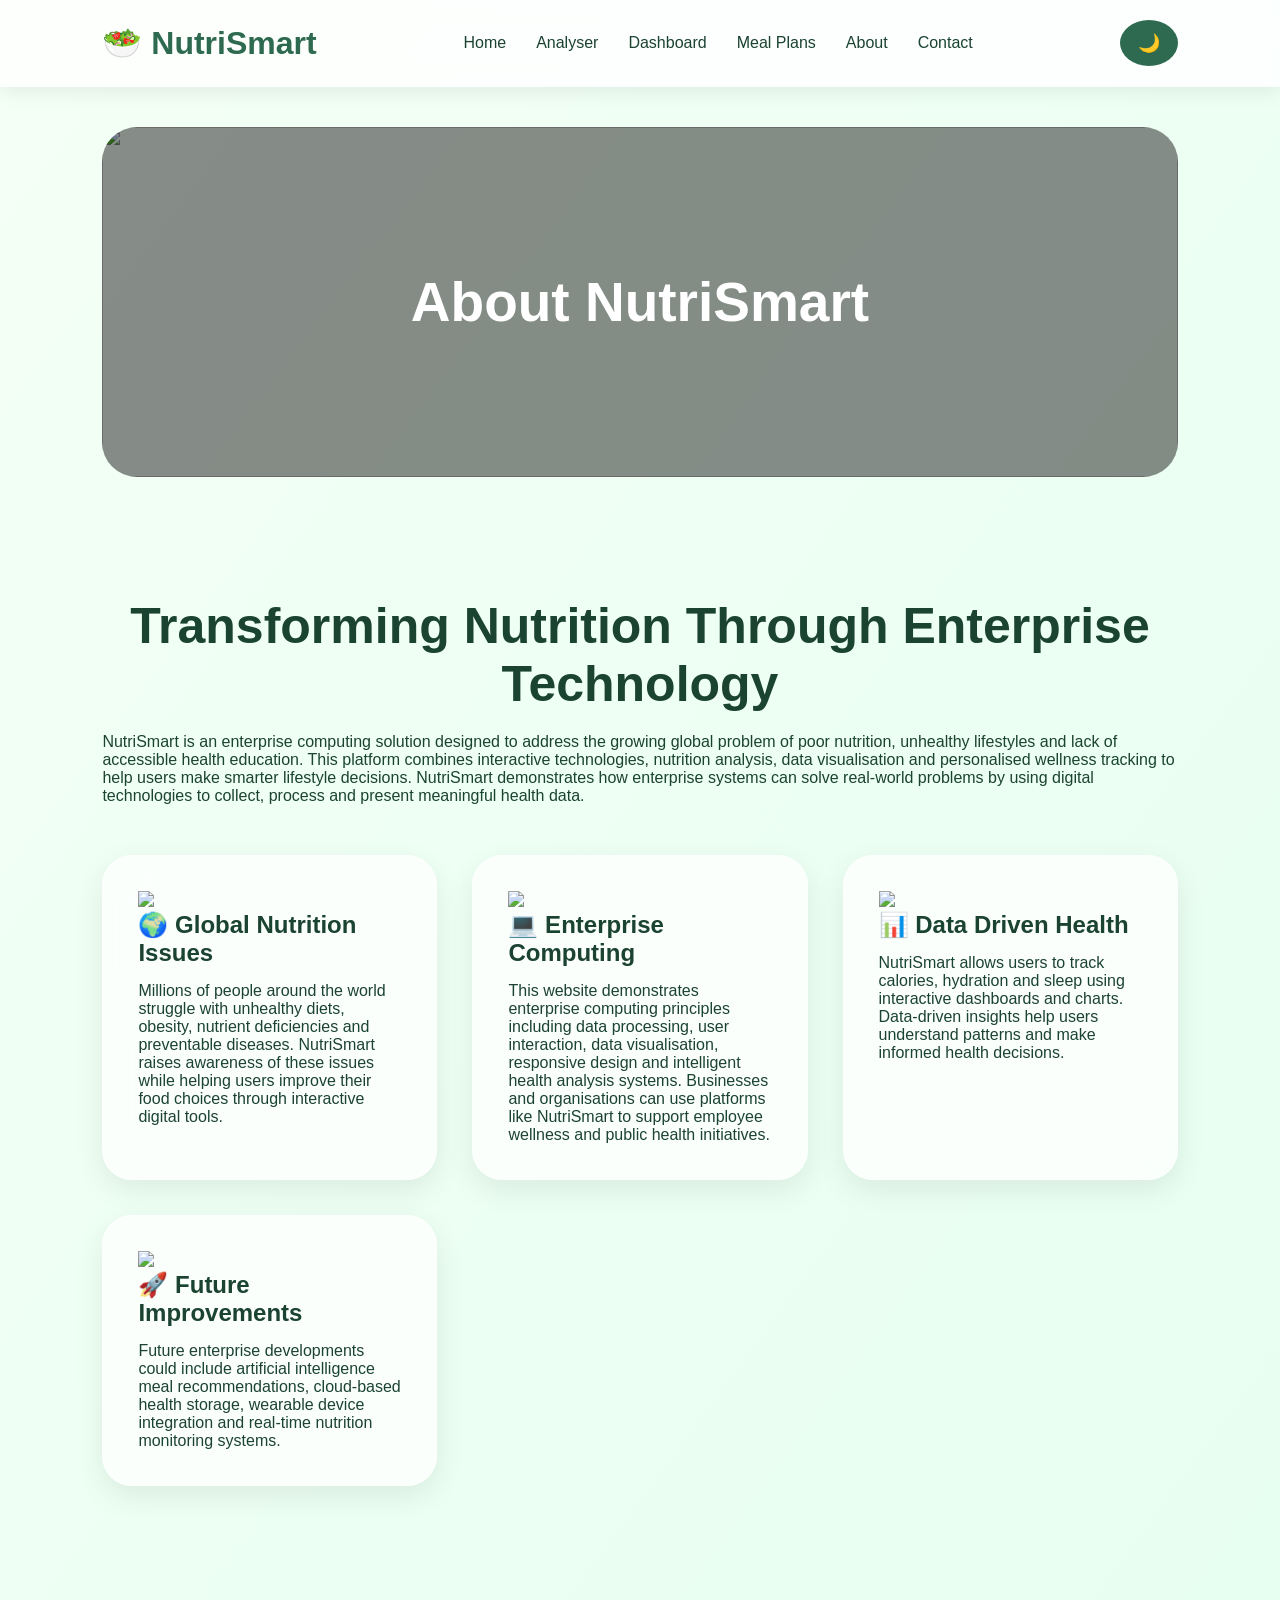
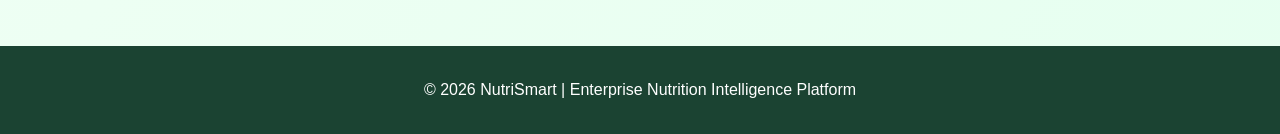
==== commit ccd5d591: "Update about.html" ====
--- a/about.html
+++ b/about.html
@@ -31,13 +31,15 @@
 
 </ul>
 
-<button id="darkModeToggle">🌙</button>
+<button id="darkModeToggle">
+🌙
+</button>
 
 </nav>
 
 <section class="page-banner">
 
-<img src="https://images.unsplash.com/photo-1490645935967-10de6ba17061?q=80&w=1200&auto=format&fit=crop">
+<img src="https://images.unsplash.com/photo-1488459716781-31db52582fe9?q=80&w=1400&auto=format&fit=crop">
 
 <div class="page-banner-overlay">
 About NutriSmart
@@ -48,107 +50,84 @@
 <section class="about-page">
 
 <h1>
-Enterprise Nutrition Technology
+Transforming Nutrition Through Enterprise Technology
 </h1>
+
+<p class="about-intro">
+
+NutriSmart is an enterprise computing solution designed to address the growing global problem of poor nutrition, unhealthy lifestyles and lack of accessible health education. 
+
+This platform combines interactive technologies, nutrition analysis, data visualisation and personalised wellness tracking to help users make smarter lifestyle decisions.
+
+NutriSmart demonstrates how enterprise systems can solve real-world problems by using digital technologies to collect, process and present meaningful health data.
+
+</p>
 
 <div class="about-grid">
 
 <div class="about-card">
 
+<img src="https://images.unsplash.com/photo-1498837167922-ddd27525d352?q=80&w=1400&auto=format&fit=crop">
+
 <h2>
-Solving A Global Problem
+🌍 Global Nutrition Issues
 </h2>
 
 <p>
-Poor nutrition is a growing global issue linked
-to obesity, diabetes and cardiovascular disease.
-Many individuals struggle to understand nutrition
-information and make healthy dietary choices.
+
+Millions of people around the world struggle with unhealthy diets, obesity, nutrient deficiencies and preventable diseases. NutriSmart raises awareness of these issues while helping users improve their food choices through interactive digital tools.
+
 </p>
 
 </div>
 
 <div class="about-card">
 
+<img src="https://images.unsplash.com/photo-1516321318423-f06f85e504b3?q=80&w=1400&auto=format&fit=crop">
+
 <h2>
-Enterprise Computing
+💻 Enterprise Computing
 </h2>
 
 <p>
-NutriSmart demonstrates enterprise computing through
-data analytics, interactive dashboards, intelligent
-recommendation systems and responsive user-centred design.
+
+This website demonstrates enterprise computing principles including data processing, user interaction, data visualisation, responsive design and intelligent health analysis systems. Businesses and organisations can use platforms like NutriSmart to support employee wellness and public health initiatives.
+
 </p>
 
 </div>
 
 <div class="about-card">
 
+<img src="https://images.unsplash.com/photo-1512621776951-a57141f2eefd?q=80&w=1400&auto=format&fit=crop">
+
 <h2>
-Data Visualisation
+📊 Data Driven Health
 </h2>
 
 <p>
-Users can visualise calories, hydration and wellness
-progress through graphs, progress trackers and
-interactive health metrics.
+
+NutriSmart allows users to track calories, hydration and sleep using interactive dashboards and charts. Data-driven insights help users understand patterns and make informed health decisions.
+
 </p>
 
 </div>
 
 <div class="about-card">
 
+<img src="https://images.unsplash.com/photo-1490645935967-10de6ba17061?q=80&w=1400&auto=format&fit=crop">
+
 <h2>
-Secure Data Storage
+🚀 Future Improvements
 </h2>
 
 <p>
-NutriSmart uses browser local storage to securely
-store user preferences and health tracking data.
+
+Future enterprise developments could include artificial intelligence meal recommendations, cloud-based health storage, wearable device integration and real-time nutrition monitoring systems.
+
 </p>
 
 </div>
-
-<div class="about-card">
-
-<h2>
-Intelligent Systems
-</h2>
-
-<p>
-The nutrition analyser uses data-driven logic to
-provide health ratings and suggest healthier food swaps.
-</p>
-
-</div>
-
-<div class="about-card">
-
-<h2>
-Future Improvements
-</h2>
-
-<p>
-Future developments could include AI-powered meal
-recommendations, cloud databases, user accounts
-and wearable fitness integration.
-</p>
-
-</div>
-
-</div>
-
-<div class="mission-section">
-
-<h2>
-Our Mission
-</h2>
-
-<p>
-NutriSmart aims to empower individuals to make healthier
-choices through accessible enterprise technologies,
-interactive nutrition insights and engaging user experiences.
-</p>
 
 </div>
 
--- a/css/style.css
+++ b/css/style.css
@@ -664,45 +664,3 @@
 }
 
 }
-.dashboard-subtext,
-.contact-subtext{
-text-align:center;
-font-size:18px;
-margin-top:10px;
-margin-bottom:40px;
-}
-
-.dashboard-card canvas{
-margin-top:30px;
-background:white;
-padding:15px;
-border-radius:20px;
-}
-
-.dark-mode .motivation-card{
-background:#1b4332;
-color:white;
-}
-
-.dark-mode .dashboard-card canvas{
-background:#2d6a4f;
-}
-
-.about-hero{
-padding-top:60px;
-}
-
-.meal-content h3{
-margin-top:20px;
-margin-bottom:10px;
-color:#2d6a4f;
-font-size:22px;
-}
-
-.dark-mode .meal-content h3{
-color:#95d5b2;
-}
-
-.meal-content p{
-line-height:1.8;
-}
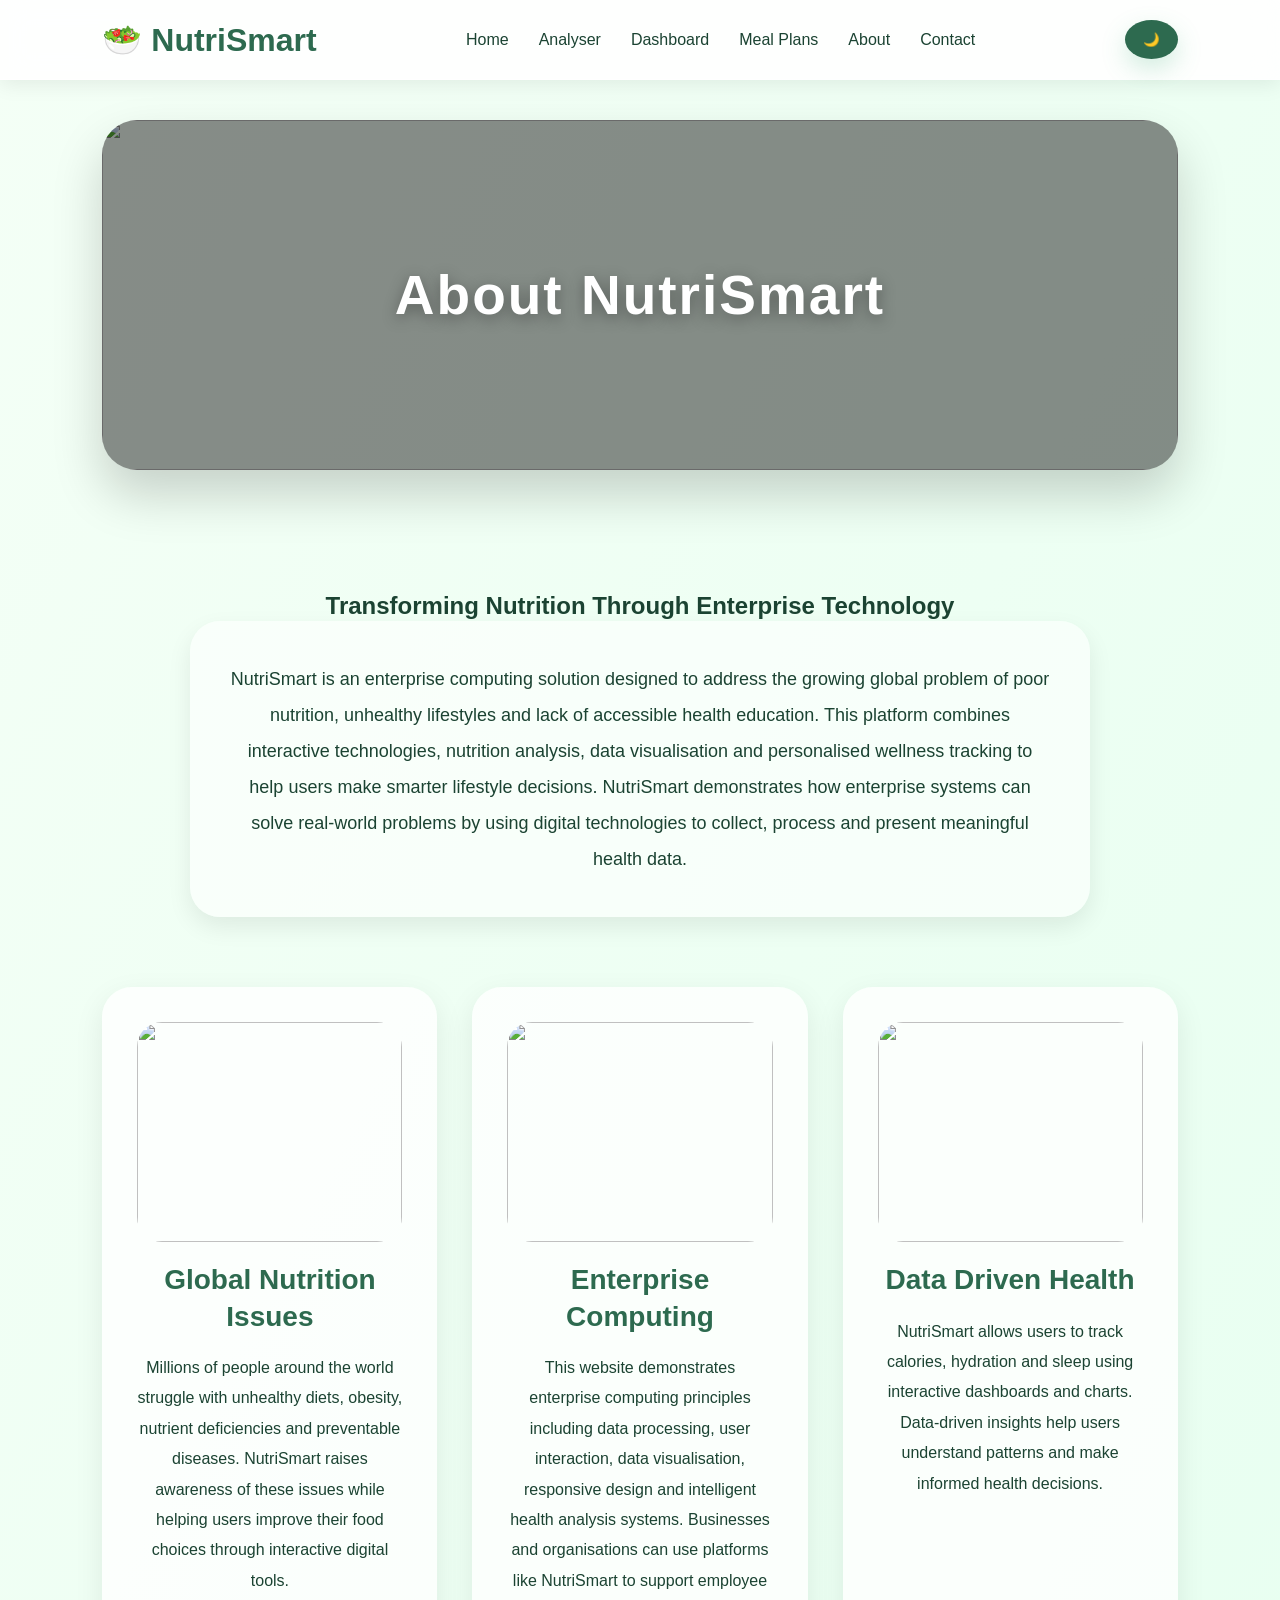
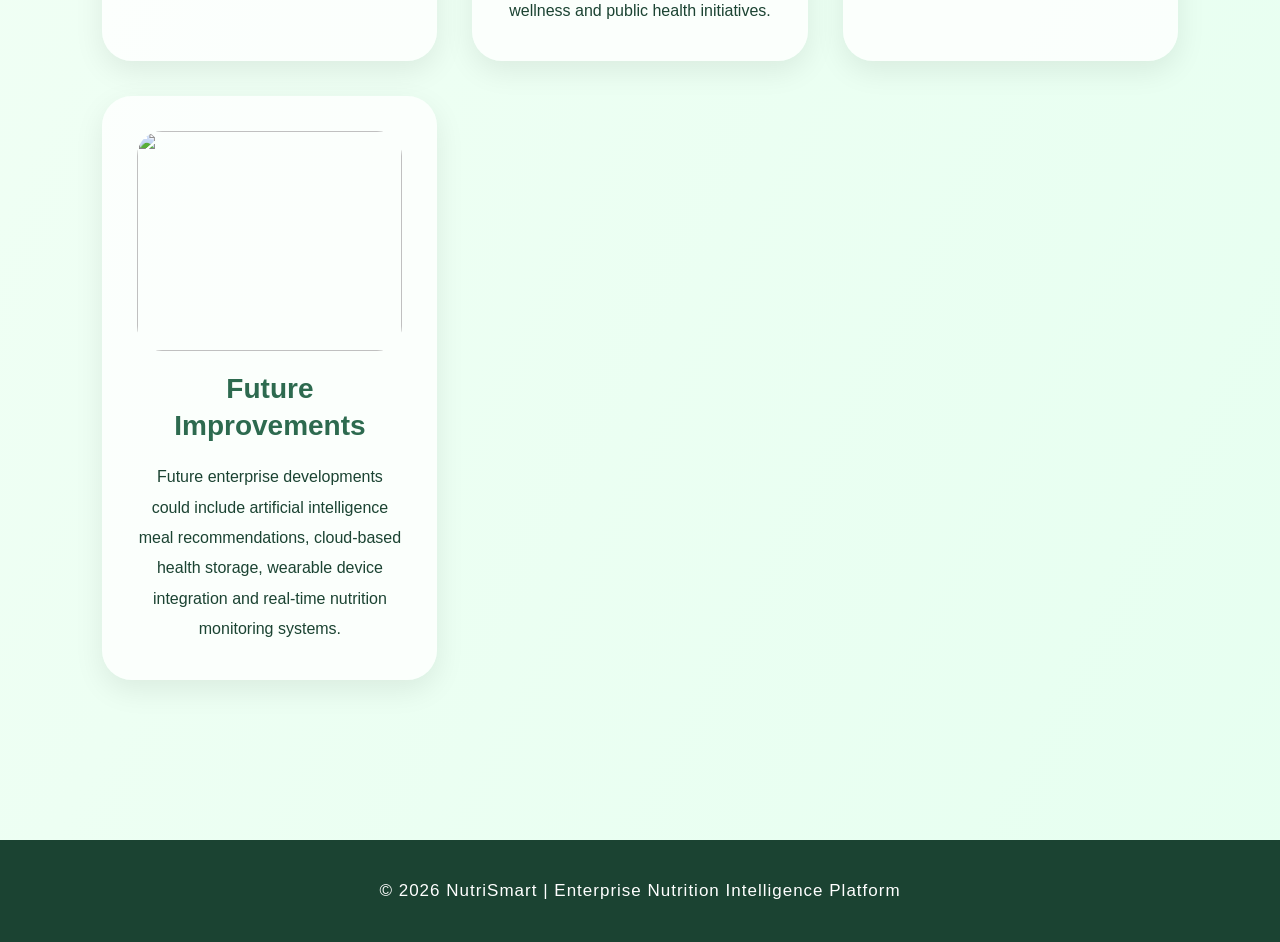
==== commit d3630bed: "Update about.html" ====
--- a/about.html
+++ b/about.html
@@ -70,7 +70,7 @@
 <img src="https://images.unsplash.com/photo-1498837167922-ddd27525d352?q=80&w=1400&auto=format&fit=crop">
 
 <h2>
-🌍 Global Nutrition Issues
+Global Nutrition Issues
 </h2>
 
 <p>
@@ -86,7 +86,7 @@
 <img src="https://images.unsplash.com/photo-1516321318423-f06f85e504b3?q=80&w=1400&auto=format&fit=crop">
 
 <h2>
-💻 Enterprise Computing
+Enterprise Computing
 </h2>
 
 <p>
@@ -102,7 +102,7 @@
 <img src="https://images.unsplash.com/photo-1512621776951-a57141f2eefd?q=80&w=1400&auto=format&fit=crop">
 
 <h2>
-📊 Data Driven Health
+Data Driven Health
 </h2>
 
 <p>
@@ -118,7 +118,7 @@
 <img src="https://images.unsplash.com/photo-1490645935967-10de6ba17061?q=80&w=1400&auto=format&fit=crop">
 
 <h2>
-🚀 Future Improvements
+Future Improvements
 </h2>
 
 <p>
--- a/css/style.css
+++ b/css/style.css
@@ -24,9 +24,8 @@
 position:sticky;
 top:0;
 z-index:1000;
+background:rgba(255,255,255,0.9);
 backdrop-filter:blur(15px);
-background:rgba(255,255,255,0.8);
-border-bottom:1px solid rgba(255,255,255,0.3);
 box-shadow:0 4px 20px rgba(0,0,0,0.08);
 }
 
@@ -47,26 +46,10 @@
 color:#1b4332;
 font-weight:500;
 transition:0.3s;
-position:relative;
 }
 
 .nav-links a:hover{
 color:#52b788;
-}
-
-.nav-links a::after{
-content:'';
-position:absolute;
-left:0;
-bottom:-5px;
-width:0%;
-height:2px;
-background:#52b788;
-transition:0.3s;
-}
-
-.nav-links a:hover::after{
-width:100%;
 }
 
 #darkModeToggle{
@@ -76,30 +59,20 @@
 padding:12px 18px;
 border-radius:50%;
 cursor:pointer;
-font-size:18px;
-transition:0.3s;
-}
-
-#darkModeToggle:hover{
-transform:scale(1.1);
 }
 
 .hero{
 display:flex;
+align-items:center;
 justify-content:space-between;
-align-items:center;
 padding:100px 8%;
 gap:60px;
 }
 
-.hero-text{
-flex:1;
-}
-
 .hero-text h1{
 font-size:65px;
+margin-bottom:25px;
 line-height:1.1;
-margin-bottom:25px;
 }
 
 .hero-text p{
@@ -132,24 +105,10 @@
 color:#2d6a4f;
 }
 
-.hero-btn:hover,
-.secondary-btn:hover{
-transform:translateY(-4px);
-}
-
-.hero-image{
-flex:1;
-}
-
 .hero-image img{
 width:100%;
 border-radius:35px;
 box-shadow:0 20px 50px rgba(0,0,0,0.15);
-transition:0.5s;
-}
-
-.hero-image img:hover{
-transform:scale(1.03);
 }
 
 .page-banner{
@@ -171,42 +130,14 @@
 inset:0;
 background:rgba(0,0,0,0.45);
 display:flex;
+justify-content:center;
 align-items:center;
-justify-content:center;
 font-size:55px;
 font-weight:700;
 color:white;
 }
 
-.stats-section{
-display:flex;
-justify-content:center;
-gap:40px;
-padding:40px 8%;
-flex-wrap:wrap;
-}
-
-.stat-card{
-background:rgba(255,255,255,0.75);
-backdrop-filter:blur(20px);
-padding:40px;
-width:260px;
-border-radius:30px;
-text-align:center;
-box-shadow:0 10px 30px rgba(0,0,0,0.08);
-transition:0.4s;
-}
-
-.stat-card:hover{
-transform:translateY(-12px) scale(1.03);
-}
-
-.stat-card h2{
-font-size:55px;
-margin-bottom:10px;
-color:#2d6a4f;
-}
-
+.stats-section,
 .features-section,
 .analyser-page,
 .dashboard-page,
@@ -216,22 +147,10 @@
 padding:80px 8%;
 }
 
-.features-section h2,
-.analyser-page h1,
-.dashboard-page h1,
-.meal-page h1,
-.about-page h1,
-.contact-page h1{
-font-size:50px;
-margin-bottom:20px;
-text-align:center;
-}
-
 .features-grid,
 .dashboard-grid,
 .meal-grid,
-.about-grid,
-.testimonial-grid{
+.about-grid{
 display:grid;
 grid-template-columns:repeat(auto-fit,minmax(300px,1fr));
 gap:35px;
@@ -242,67 +161,42 @@
 .dashboard-card,
 .meal-card,
 .about-card,
-.testimonial-card,
+.results-card,
 .contact-form,
-.results-card,
-.contact-card,
-.faq-card{
-background:rgba(255,255,255,0.75);
-backdrop-filter:blur(20px);
+.contact-card{
+background:rgba(255,255,255,0.8);
+padding:35px;
 border-radius:30px;
-padding:35px;
 box-shadow:0 10px 30px rgba(0,0,0,0.08);
-transition:0.4s;
-border:1px solid rgba(255,255,255,0.4);
-}
-
-.feature-card:hover,
-.dashboard-card:hover,
-.meal-card:hover,
-.about-card:hover,
-.testimonial-card:hover,
-.contact-card:hover,
-.faq-card:hover{
-transform:translateY(-12px);
-box-shadow:0 20px 50px rgba(0,0,0,0.15);
-}
-
-.feature-card h3,
-.about-card h2{
-margin-bottom:15px;
-}
-
-.health-section{
-display:flex;
-align-items:center;
-gap:60px;
-padding:80px 8%;
-}
-
-.health-image img{
+}
+
+.stat-card{
+background:white;
+padding:40px;
+border-radius:30px;
+text-align:center;
+width:260px;
+box-shadow:0 10px 30px rgba(0,0,0,0.08);
+}
+
+.stats-section{
+display:flex;
+justify-content:center;
+gap:40px;
+flex-wrap:wrap;
+}
+
+.counter{
+font-size:55px;
+color:#2d6a4f;
+}
+
+.about-card img{
 width:100%;
-border-radius:35px;
-box-shadow:0 20px 50px rgba(0,0,0,0.15);
-}
-
-.health-text h2{
-font-size:50px;
+height:220px;
+object-fit:cover;
+border-radius:25px;
 margin-bottom:20px;
-}
-
-.health-text p{
-line-height:1.9;
-margin-bottom:20px;
-}
-
-.testimonial-section{
-padding:80px 8%;
-}
-
-.testimonial-section h2{
-text-align:center;
-font-size:50px;
-margin-bottom:40px;
 }
 
 .analyser-box,
@@ -310,8 +204,7 @@
 display:flex;
 justify-content:center;
 gap:20px;
-margin-top:40px;
-margin-bottom:40px;
+margin:40px 0;
 }
 
 select,
@@ -321,14 +214,8 @@
 padding:18px;
 border:none;
 border-radius:18px;
+background:white;
 font-size:16px;
-background:white;
-box-shadow:0 5px 15px rgba(0,0,0,0.08);
-}
-
-textarea{
-height:160px;
-resize:none;
 }
 
 button{
@@ -337,14 +224,8 @@
 border-radius:18px;
 background:#2d6a4f;
 color:white;
+cursor:pointer;
 font-weight:600;
-cursor:pointer;
-transition:0.3s;
-}
-
-button:hover{
-transform:translateY(-4px);
-background:#40916c;
 }
 
 .results-card{
@@ -357,6 +238,29 @@
 width:300px;
 border-radius:25px;
 margin-bottom:25px;
+}
+
+.progress-ring{
+width:220px;
+height:220px;
+border-radius:50%;
+background:conic-gradient(#52b788 0deg,#52b788 250deg,#d8f3dc 250deg);
+display:flex;
+justify-content:center;
+align-items:center;
+margin:30px auto;
+}
+
+.progress-inner{
+width:160px;
+height:160px;
+background:white;
+border-radius:50%;
+display:flex;
+justify-content:center;
+align-items:center;
+font-size:38px;
+font-weight:700;
 }
 
 .macro-grid{
@@ -370,43 +274,6 @@
 background:#f4fff6;
 padding:25px;
 border-radius:25px;
-}
-
-.rating-title{
-margin-top:40px;
-margin-bottom:20px;
-font-size:30px;
-}
-
-.progress-ring{
-width:220px;
-height:220px;
-border-radius:50%;
-background:conic-gradient(
-#52b788 0deg,
-#52b788 250deg,
-#d8f3dc 250deg
-);
-display:flex;
-align-items:center;
-justify-content:center;
-margin:30px auto;
-}
-
-.progress-inner{
-width:160px;
-height:160px;
-background:white;
-border-radius:50%;
-display:flex;
-align-items:center;
-justify-content:center;
-font-size:38px;
-font-weight:700;
-}
-
-.swap-section{
-margin-top:40px;
 }
 
 .swap-image{
@@ -430,20 +297,13 @@
 height:100%;
 width:0%;
 background:#52b788;
-transition:1s;
-}
-
-.chart-container{
-margin-top:60px;
+}
+
+.dashboard-card canvas{
+margin-top:30px;
 background:white;
-padding:40px;
-border-radius:35px;
-box-shadow:0 10px 30px rgba(0,0,0,0.08);
-}
-
-.chart-title{
-text-align:center;
-margin-bottom:30px;
+padding:15px;
+border-radius:20px;
 }
 
 .meal-card{
@@ -461,9 +321,12 @@
 padding:30px;
 }
 
-.meal-content ul{
-margin-top:20px;
-padding-left:20px;
+.recipe-box{
+display:none;
+margin-top:25px;
+padding:25px;
+background:#f4fff6;
+border-radius:25px;
 line-height:2;
 }
 
@@ -486,35 +349,20 @@
 gap:25px;
 }
 
-.faq-section{
-margin-top:70px;
-}
-
-.faq-section h2{
-text-align:center;
-font-size:40px;
-margin-bottom:40px;
-}
-
-.faq-card{
-margin-bottom:25px;
-}
-
-.mission-section{
-margin-top:70px;
-text-align:center;
-background:white;
-padding:50px;
-border-radius:35px;
-box-shadow:0 10px 30px rgba(0,0,0,0.08);
+.about-intro{
+text-align:center;
+max-width:900px;
+margin:auto;
+line-height:2;
+font-size:18px;
 }
 
 .footer{
-margin-top:80px;
 background:#1b4332;
 color:white;
 text-align:center;
 padding:35px;
+margin-top:80px;
 }
 
 .dark-mode{
@@ -522,34 +370,18 @@
 color:white;
 }
 
-.dark-mode .navbar{
+.dark-mode .navbar,
+.dark-mode .feature-card,
+.dark-mode .dashboard-card,
+.dark-mode .meal-card,
+.dark-mode .about-card,
+.dark-mode .results-card,
+.dark-mode .contact-form,
+.dark-mode .contact-card,
+.dark-mode .macro-card,
+.dark-mode .recipe-box,
+.dark-mode .stat-card{
 background:#1b4332;
-}
-
-.dark-mode .feature-card,
-.dark-mode .stat-card,
-.dark-mode .dashboard-card,
-.dark-mode .results-card,
-.dark-mode .meal-card,
-.dark-mode .testimonial-card,
-.dark-mode .contact-form,
-.dark-mode .macro-card,
-.dark-mode .about-card,
-.dark-mode .faq-card,
-.dark-mode .contact-card,
-.dark-mode .mission-section,
-.dark-mode .chart-container{
-background:#1b4332;
-color:white;
-}
-
-.dark-mode .nav-links a,
-.dark-mode h1,
-.dark-mode h2,
-.dark-mode h3,
-.dark-mode h4,
-.dark-mode p,
-.dark-mode li{
 color:white;
 }
 
@@ -560,24 +392,279 @@
 color:white;
 }
 
-.dark-mode .progress-inner{
-background:#1b4332;
-color:white;
-}
-
-.dark-mode .secondary-btn{
-background:white;
-color:#1b4332;
+@media(max-width:1000px){
+
+.hero{
+flex-direction:column;
+text-align:center;
+}
+
+.contact-container{
+grid-template-columns:1fr;
+}
+
+}
+
+@media(max-width:700px){
+
+.navbar{
+flex-direction:column;
+gap:20px;
+}
+
+.nav-links{
+flex-wrap:wrap;
+justify-content:center;
+}
+
+.hero-text h1{
+font-size:42px;
+}
+
+.page-banner-overlay{
+font-size:35px;
+}
+
+}
+
+h1,
+h2,
+h3{
+text-align:center;
+line-height:1.3;
+}
+
+p{
+line-height:1.9;
+}
+
+.feature-card,
+.dashboard-card,
+.meal-card,
+.about-card,
+.contact-card,
+.results-card,
+.stat-card{
+transition:0.45s;
+position:relative;
+overflow:hidden;
+}
+
+.feature-card::before,
+.dashboard-card::before,
+.meal-card::before,
+.about-card::before,
+.contact-card::before,
+.results-card::before,
+.stat-card::before{
+content:'';
+position:absolute;
+top:0;
+left:-100%;
+width:100%;
+height:100%;
+background:linear-gradient(
+90deg,
+transparent,
+rgba(255,255,255,0.35),
+transparent
+);
+transition:0.8s;
+}
+
+.feature-card:hover::before,
+.dashboard-card:hover::before,
+.meal-card:hover::before,
+.about-card:hover::before,
+.contact-card:hover::before,
+.results-card:hover::before,
+.stat-card:hover::before{
+left:100%;
+}
+
+.feature-card:hover,
+.dashboard-card:hover,
+.meal-card:hover,
+.about-card:hover,
+.contact-card:hover,
+.results-card:hover,
+.stat-card:hover{
+transform:translateY(-12px) scale(1.02);
+box-shadow:0 25px 60px rgba(0,0,0,0.15);
+}
+
+.hero-text h1{
+background:linear-gradient(to right,#1b4332,#52b788);
+-webkit-background-clip:text;
+-webkit-text-fill-color:transparent;
+}
+
+.hero-text p{
+max-width:700px;
+}
+
+.page-banner{
+box-shadow:0 25px 50px rgba(0,0,0,0.18);
+}
+
+.page-banner img{
+transition:0.6s;
+}
+
+.page-banner:hover img{
+transform:scale(1.05);
+}
+
+.page-banner-overlay{
+letter-spacing:2px;
+text-shadow:0 4px 15px rgba(0,0,0,0.35);
+}
+
+.navbar{
+border-bottom:1px solid rgba(255,255,255,0.4);
+}
+
+.nav-links a{
+position:relative;
+padding-bottom:5px;
+}
+
+.nav-links a::after{
+content:'';
+position:absolute;
+left:0;
+bottom:0;
+width:0%;
+height:2px;
+background:#52b788;
+transition:0.4s;
+}
+
+.nav-links a:hover::after{
+width:100%;
+}
+
+.hero-btn,
+.secondary-btn,
+button{
+transition:0.35s;
+box-shadow:0 10px 25px rgba(82,183,136,0.25);
+}
+
+.hero-btn:hover,
+.secondary-btn:hover,
+button:hover{
+transform:translateY(-5px) scale(1.03);
+}
+
+.hero-btn:active,
+.secondary-btn:active,
+button:active{
+transform:scale(0.96);
+}
+
+.feature-card h3,
+.dashboard-card h2,
+.about-card h2,
+.contact-card h2,
+.meal-content h2{
+margin-bottom:18px;
+color:#2d6a4f;
+font-size:28px;
+}
+
+.feature-card p,
+.dashboard-card p,
+.about-card p,
+.contact-card p,
+.meal-content p{
+text-align:center;
+}
+
+.results-card{
+padding:50px;
+}
+
+.results-card h2{
+font-size:40px;
+margin-bottom:20px;
+}
+
+.progress-ring{
+box-shadow:
+0 15px 35px rgba(82,183,136,0.35),
+inset 0 8px 15px rgba(255,255,255,0.5);
+}
+
+.progress-inner{
+box-shadow:inset 0 5px 15px rgba(0,0,0,0.08);
+}
+
+.macro-card{
+transition:0.35s;
+box-shadow:0 8px 20px rgba(0,0,0,0.05);
+}
+
+.macro-card:hover{
+transform:translateY(-8px);
+background:#d8f3dc;
+}
+
+.swap-section{
+margin-top:60px;
+padding-top:30px;
+border-top:2px dashed #b7e4c7;
+}
+
+.swap-section h2{
+margin-bottom:20px;
+font-size:36px;
+}
+
+.swap-image{
+box-shadow:0 15px 35px rgba(0,0,0,0.12);
+transition:0.4s;
+}
+
+.swap-image:hover{
+transform:scale(1.04);
+}
+
+.dashboard-card{
+min-height:600px;
+display:flex;
+flex-direction:column;
+justify-content:flex-start;
+}
+
+.dashboard-card h2{
+font-size:34px;
+margin-bottom:20px;
+}
+
+.dashboard-card input{
+margin-bottom:15px;
+}
+
+.dashboard-card canvas{
+margin-top:35px;
+box-shadow:0 10px 25px rgba(0,0,0,0.08);
 }
 
 .motivation-section{
-margin-top:60px;
+margin-top:90px;
+padding:60px;
+background:rgba(255,255,255,0.55);
+backdrop-filter:blur(15px);
+border-radius:35px;
+box-shadow:0 15px 40px rgba(0,0,0,0.08);
 }
 
 .motivation-section h2{
-text-align:center;
-font-size:40px;
-margin-bottom:40px;
+font-size:48px;
+margin-bottom:45px;
+color:#2d6a4f;
+text-align:center;
 }
 
 .motivation-grid{
@@ -598,69 +685,194 @@
 }
 
 .motivation-card:hover{
-transform:translateY(-10px);
-}
-
-@media(max-width:1000px){
-
-.hero{
-flex-direction:column;
-text-align:center;
-}
-
-.health-section{
-flex-direction:column;
-}
-
-.contact-container{
-grid-template-columns:1fr;
-}
-
-.hero-text h1{
-font-size:48px;
-}
-
-.page-banner-overlay{
-font-size:40px;
+transform:translateY(-10px) rotate(1deg);
+}
+
+.meal-card{
+border-radius:35px;
+box-shadow:0 15px 40px rgba(0,0,0,0.1);
+}
+
+.meal-card img{
+transition:0.5s;
+}
+
+.meal-card:hover img{
+transform:scale(1.08);
+}
+
+.meal-content{
+padding:35px;
+}
+
+.recipe-box{
+animation:fadeIn 0.5s ease;
+}
+
+.contact-form{
+box-shadow:0 20px 50px rgba(0,0,0,0.1);
+}
+
+.contact-form button{
+margin-top:10px;
+}
+
+.about-intro{
+background:rgba(255,255,255,0.6);
+padding:40px;
+border-radius:30px;
+box-shadow:0 10px 25px rgba(0,0,0,0.08);
+margin-bottom:70px;
+}
+
+.footer{
+font-size:17px;
+letter-spacing:1px;
+}
+
+input:focus,
+select:focus,
+textarea:focus{
+outline:none;
+box-shadow:0 0 0 4px rgba(82,183,136,0.25);
+transform:scale(1.01);
+}
+
+html::-webkit-scrollbar{
+width:12px;
+}
+
+html::-webkit-scrollbar-track{
+background:#d8f3dc;
+}
+
+html::-webkit-scrollbar-thumb{
+background:#52b788;
+border-radius:20px;
+}
+
+.dark-mode .motivation-section{
+background:#1b4332;
+}
+
+.dark-mode .motivation-card{
+background:#2d6a4f;
+color:white;
+}
+
+.dark-mode .hero-text h1{
+background:linear-gradient(to right,#95d5b2,#d8f3dc);
+-webkit-background-clip:text;
+-webkit-text-fill-color:transparent;
+}
+
+.dark-mode .macro-card:hover{
+background:#2d6a4f;
+}
+
+.dark-mode .about-intro{
+background:#1b4332;
+}
+
+@keyframes fadeIn{
+
+from{
+opacity:0;
+transform:translateY(20px);
+}
+
+to{
+opacity:1;
+transform:translateY(0);
 }
 
 }
 
 @media(max-width:700px){
 
-.navbar{
-flex-direction:column;
-gap:20px;
-}
-
-.nav-links{
-flex-wrap:wrap;
-justify-content:center;
+.motivation-section{
+padding:35px 20px;
+}
+
+.motivation-section h2{
+font-size:34px;
+}
+
+.dashboard-card{
+min-height:auto;
+}
+
+.results-card{
+padding:30px 20px;
 }
 
 .hero-text h1{
 font-size:38px;
 }
 
-.features-section h2,
-.analyser-page h1,
-.dashboard-page h1,
-.meal-page h1,
-.about-page h1,
-.contact-page h1{
-font-size:38px;
-}
-
-.page-banner{
-height:250px;
-}
-
-.page-banner-overlay{
+}
+/* MEAL PLAN UPGRADES */
+
+.nutrition-summary{
+margin-top:25px;
+background:#f4fff6;
+padding:25px;
+border-radius:25px;
+text-align:center;
+box-shadow:0 10px 20px rgba(0,0,0,0.06);
+}
+
+.nutrition-summary h3{
+margin-bottom:15px;
+color:#2d6a4f;
+font-size:24px;
+}
+
+.nutrition-summary p{
+margin:10px 0;
+font-weight:500;
+}
+
+.meal-breakdown{
+margin-top:30px;
+background:white;
+padding:25px;
+border-radius:25px;
+box-shadow:0 8px 18px rgba(0,0,0,0.05);
+}
+
+.meal-breakdown h3{
+margin-top:15px;
+color:#2d6a4f;
+}
+
+.meal-breakdown p{
+margin-top:5px;
+font-size:17px;
+}
+
+.recipe-box hr{
+margin:30px 0;
+border:none;
+height:2px;
+background:#d8f3dc;
+}
+
+.recipe-box h2{
+margin-bottom:15px;
 font-size:30px;
-}
-
-.hero-buttons{
-flex-direction:column;
-}
-
-}
+color:#2d6a4f;
+}
+
+.recipe-box p{
+margin-bottom:20px;
+line-height:2;
+}
+
+.dark-mode .nutrition-summary{
+background:#2d6a4f;
+}
+
+.dark-mode .meal-breakdown{
+background:#1b4332;
+}
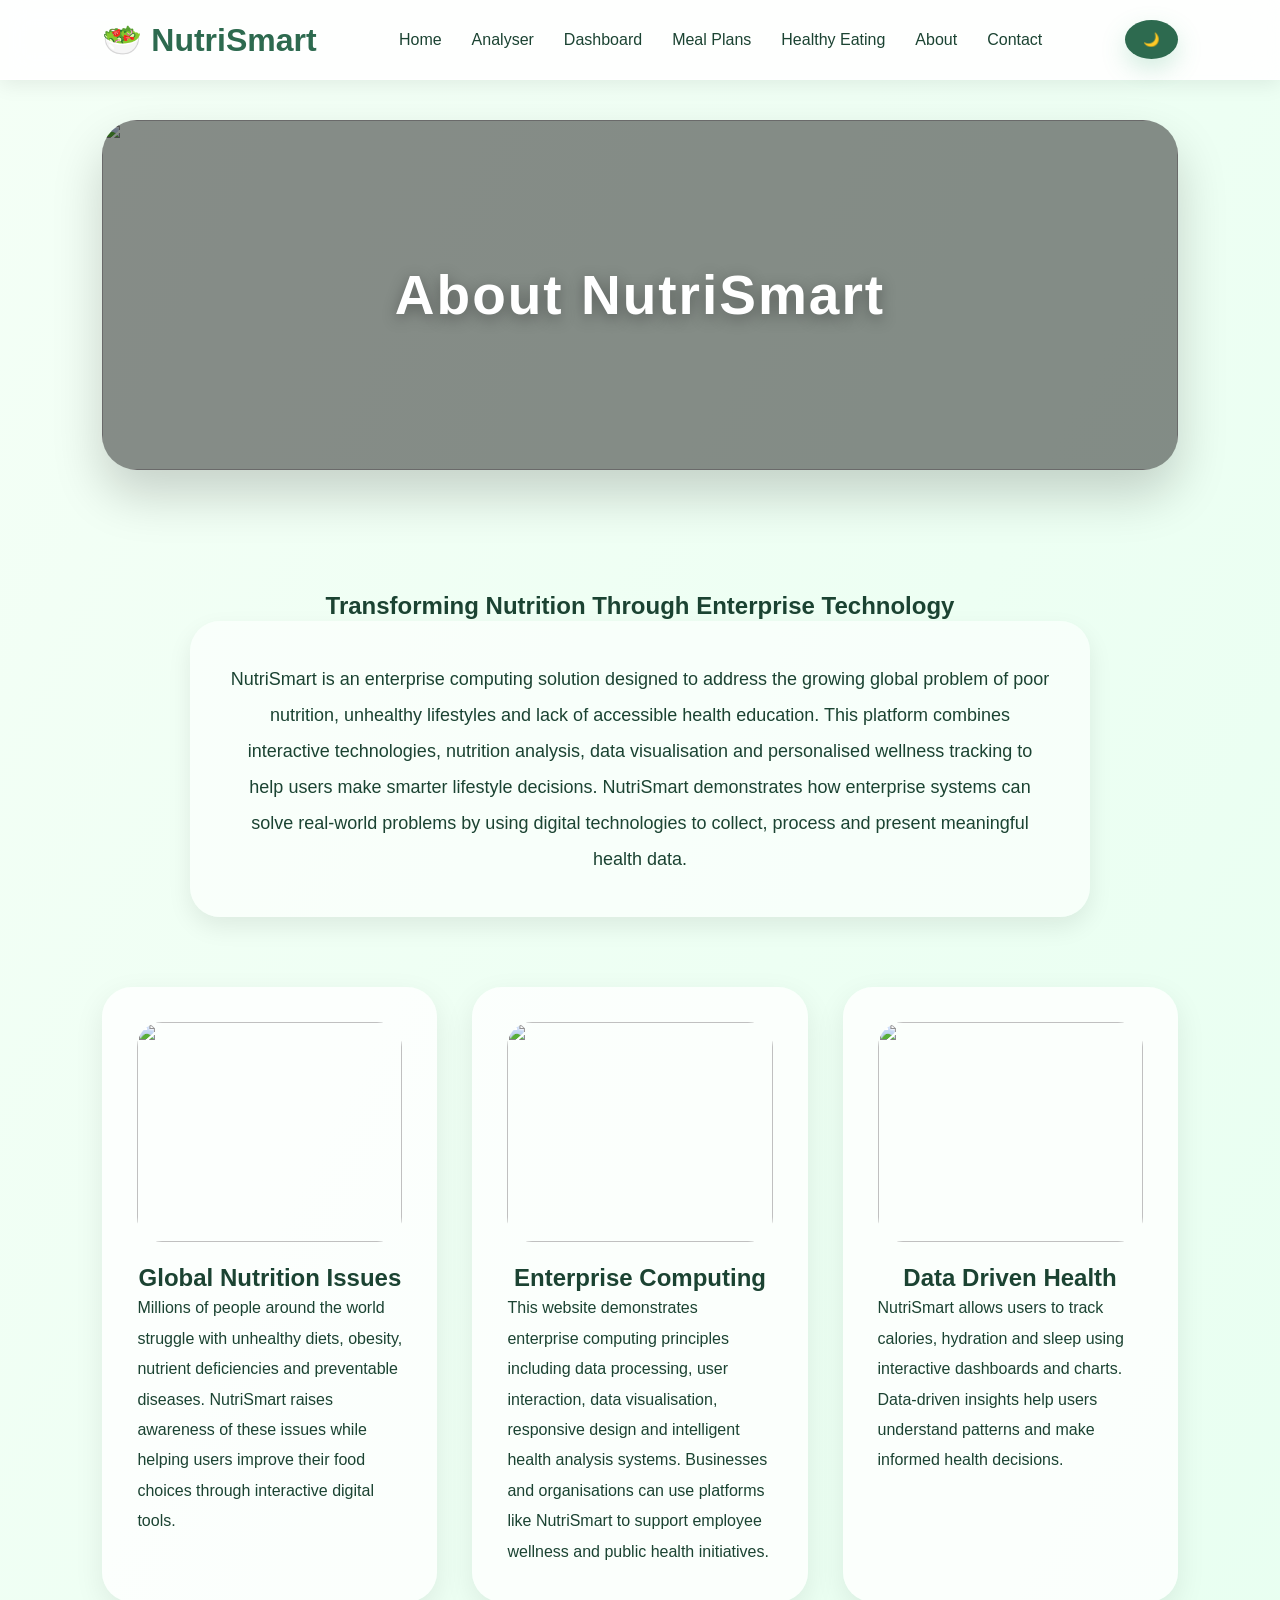
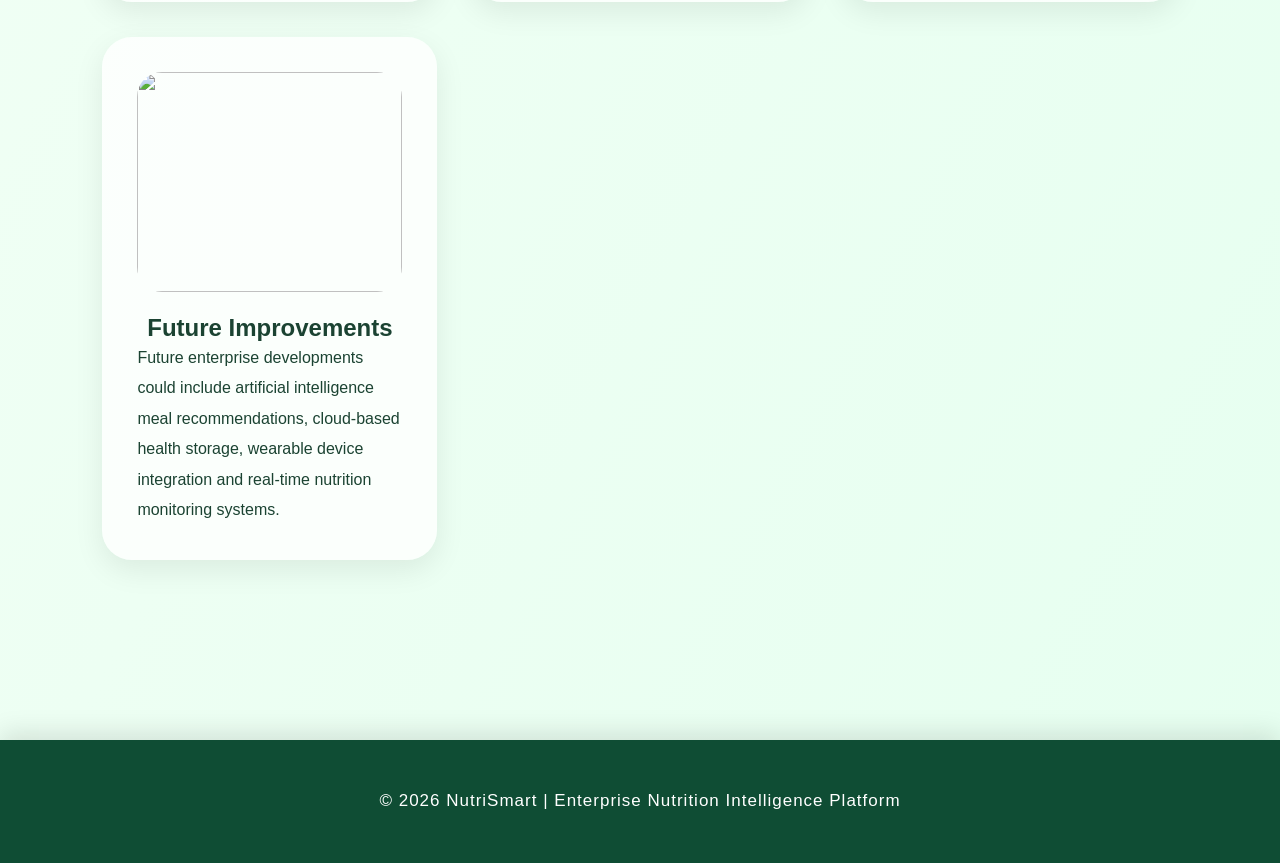
==== commit ae2b35a8: "Update about.html" ====
--- a/about.html
+++ b/about.html
@@ -26,6 +26,7 @@
 <li><a href="analyser.html">Analyser</a></li>
 <li><a href="dashboard.html">Dashboard</a></li>
 <li><a href="mealplans.html">Meal Plans</a></li>
+<li><a href="healthy.html">Healthy Eating</a></li>
 <li><a href="about.html">About</a></li>
 <li><a href="contact.html">Contact</a></li>
 
--- a/css/style.css
+++ b/css/style.css
@@ -14,6 +14,11 @@
 color:#1b4332;
 overflow-x:hidden;
 transition:0.4s;
+margin:0;
+padding:0;
+min-height:100vh;
+display:flex;
+flex-direction:column;
 }
 
 .navbar{
@@ -27,6 +32,7 @@
 background:rgba(255,255,255,0.9);
 backdrop-filter:blur(15px);
 box-shadow:0 4px 20px rgba(0,0,0,0.08);
+border-bottom:1px solid rgba(255,255,255,0.4);
 }
 
 .logo{
@@ -46,10 +52,27 @@
 color:#1b4332;
 font-weight:500;
 transition:0.3s;
+position:relative;
+padding-bottom:5px;
 }
 
 .nav-links a:hover{
 color:#52b788;
+}
+
+.nav-links a::after{
+content:'';
+position:absolute;
+left:0;
+bottom:0;
+width:0%;
+height:2px;
+background:#52b788;
+transition:0.4s;
+}
+
+.nav-links a:hover::after{
+width:100%;
 }
 
 #darkModeToggle{
@@ -73,12 +96,16 @@
 font-size:65px;
 margin-bottom:25px;
 line-height:1.1;
+background:linear-gradient(to right,#1b4332,#52b788);
+-webkit-background-clip:text;
+-webkit-text-fill-color:transparent;
 }
 
 .hero-text p{
 font-size:18px;
 line-height:1.9;
 margin-bottom:35px;
+max-width:700px;
 }
 
 .hero-buttons{
@@ -92,7 +119,8 @@
 border-radius:50px;
 text-decoration:none;
 font-weight:600;
-transition:0.3s;
+transition:0.35s;
+box-shadow:0 10px 25px rgba(82,183,136,0.25);
 }
 
 .hero-btn{
@@ -103,6 +131,18 @@
 .secondary-btn{
 background:white;
 color:#2d6a4f;
+}
+
+.hero-btn:hover,
+.secondary-btn:hover,
+button:hover{
+transform:translateY(-5px) scale(1.03);
+}
+
+.hero-btn:active,
+.secondary-btn:active,
+button:active{
+transform:scale(0.96);
 }
 
 .hero-image img{
@@ -117,12 +157,18 @@
 border-radius:35px;
 overflow:hidden;
 position:relative;
+box-shadow:0 25px 50px rgba(0,0,0,0.18);
 }
 
 .page-banner img{
 width:100%;
 height:100%;
 object-fit:cover;
+transition:0.6s;
+}
+
+.page-banner:hover img{
+transform:scale(1.05);
 }
 
 .page-banner-overlay{
@@ -135,6 +181,8 @@
 font-size:55px;
 font-weight:700;
 color:white;
+letter-spacing:2px;
+text-shadow:0 4px 15px rgba(0,0,0,0.35);
 }
 
 .stats-section,
@@ -147,12 +195,16 @@
 padding:80px 8%;
 }
 
+.meal-page{
+flex:1;
+}
+
 .features-grid,
 .dashboard-grid,
 .meal-grid,
 .about-grid{
 display:grid;
-grid-template-columns:repeat(auto-fit,minmax(300px,1fr));
+grid-template-columns:repeat(auto-fit,minmax(320px,1fr));
 gap:35px;
 margin-top:50px;
 }
@@ -168,283 +220,6 @@
 padding:35px;
 border-radius:30px;
 box-shadow:0 10px 30px rgba(0,0,0,0.08);
-}
-
-.stat-card{
-background:white;
-padding:40px;
-border-radius:30px;
-text-align:center;
-width:260px;
-box-shadow:0 10px 30px rgba(0,0,0,0.08);
-}
-
-.stats-section{
-display:flex;
-justify-content:center;
-gap:40px;
-flex-wrap:wrap;
-}
-
-.counter{
-font-size:55px;
-color:#2d6a4f;
-}
-
-.about-card img{
-width:100%;
-height:220px;
-object-fit:cover;
-border-radius:25px;
-margin-bottom:20px;
-}
-
-.analyser-box,
-.meal-filter{
-display:flex;
-justify-content:center;
-gap:20px;
-margin:40px 0;
-}
-
-select,
-input,
-textarea{
-width:100%;
-padding:18px;
-border:none;
-border-radius:18px;
-background:white;
-font-size:16px;
-}
-
-button{
-padding:16px 28px;
-border:none;
-border-radius:18px;
-background:#2d6a4f;
-color:white;
-cursor:pointer;
-font-weight:600;
-}
-
-.results-card{
-max-width:1000px;
-margin:auto;
-text-align:center;
-}
-
-.results-card img{
-width:300px;
-border-radius:25px;
-margin-bottom:25px;
-}
-
-.progress-ring{
-width:220px;
-height:220px;
-border-radius:50%;
-background:conic-gradient(#52b788 0deg,#52b788 250deg,#d8f3dc 250deg);
-display:flex;
-justify-content:center;
-align-items:center;
-margin:30px auto;
-}
-
-.progress-inner{
-width:160px;
-height:160px;
-background:white;
-border-radius:50%;
-display:flex;
-justify-content:center;
-align-items:center;
-font-size:38px;
-font-weight:700;
-}
-
-.macro-grid{
-display:grid;
-grid-template-columns:repeat(auto-fit,minmax(180px,1fr));
-gap:25px;
-margin-top:40px;
-}
-
-.macro-card{
-background:#f4fff6;
-padding:25px;
-border-radius:25px;
-}
-
-.swap-image{
-width:260px;
-border-radius:25px;
-margin-top:20px;
-}
-
-.progress-bar{
-width:100%;
-height:25px;
-background:#d8f3dc;
-border-radius:20px;
-overflow:hidden;
-margin-top:20px;
-}
-
-#waterProgress,
-#calorieProgress,
-#sleepProgress{
-height:100%;
-width:0%;
-background:#52b788;
-}
-
-.dashboard-card canvas{
-margin-top:30px;
-background:white;
-padding:15px;
-border-radius:20px;
-}
-
-.meal-card{
-overflow:hidden;
-padding:0;
-}
-
-.meal-card img{
-width:100%;
-height:250px;
-object-fit:cover;
-}
-
-.meal-content{
-padding:30px;
-}
-
-.recipe-box{
-display:none;
-margin-top:25px;
-padding:25px;
-background:#f4fff6;
-border-radius:25px;
-line-height:2;
-}
-
-.contact-container{
-display:grid;
-grid-template-columns:2fr 1fr;
-gap:40px;
-margin-top:50px;
-}
-
-.contact-form{
-display:flex;
-flex-direction:column;
-gap:20px;
-}
-
-.contact-info{
-display:flex;
-flex-direction:column;
-gap:25px;
-}
-
-.about-intro{
-text-align:center;
-max-width:900px;
-margin:auto;
-line-height:2;
-font-size:18px;
-}
-
-.footer{
-background:#1b4332;
-color:white;
-text-align:center;
-padding:35px;
-margin-top:80px;
-}
-
-.dark-mode{
-background:#081c15;
-color:white;
-}
-
-.dark-mode .navbar,
-.dark-mode .feature-card,
-.dark-mode .dashboard-card,
-.dark-mode .meal-card,
-.dark-mode .about-card,
-.dark-mode .results-card,
-.dark-mode .contact-form,
-.dark-mode .contact-card,
-.dark-mode .macro-card,
-.dark-mode .recipe-box,
-.dark-mode .stat-card{
-background:#1b4332;
-color:white;
-}
-
-.dark-mode input,
-.dark-mode select,
-.dark-mode textarea{
-background:#2d6a4f;
-color:white;
-}
-
-@media(max-width:1000px){
-
-.hero{
-flex-direction:column;
-text-align:center;
-}
-
-.contact-container{
-grid-template-columns:1fr;
-}
-
-}
-
-@media(max-width:700px){
-
-.navbar{
-flex-direction:column;
-gap:20px;
-}
-
-.nav-links{
-flex-wrap:wrap;
-justify-content:center;
-}
-
-.hero-text h1{
-font-size:42px;
-}
-
-.page-banner-overlay{
-font-size:35px;
-}
-
-}
-
-h1,
-h2,
-h3{
-text-align:center;
-line-height:1.3;
-}
-
-p{
-line-height:1.9;
-}
-
-.feature-card,
-.dashboard-card,
-.meal-card,
-.about-card,
-.contact-card,
-.results-card,
-.stat-card{
 transition:0.45s;
 position:relative;
 overflow:hidden;
@@ -493,96 +268,88 @@
 box-shadow:0 25px 60px rgba(0,0,0,0.15);
 }
 
-.hero-text h1{
-background:linear-gradient(to right,#1b4332,#52b788);
--webkit-background-clip:text;
--webkit-text-fill-color:transparent;
-}
-
-.hero-text p{
-max-width:700px;
-}
-
-.page-banner{
-box-shadow:0 25px 50px rgba(0,0,0,0.18);
-}
-
-.page-banner img{
-transition:0.6s;
-}
-
-.page-banner:hover img{
-transform:scale(1.05);
-}
-
-.page-banner-overlay{
-letter-spacing:2px;
-text-shadow:0 4px 15px rgba(0,0,0,0.35);
-}
-
-.navbar{
-border-bottom:1px solid rgba(255,255,255,0.4);
-}
-
-.nav-links a{
+.stat-card{
+background:white;
+padding:40px;
+border-radius:30px;
+text-align:center;
+width:260px;
+box-shadow:0 10px 30px rgba(0,0,0,0.08);
+transition:0.45s;
 position:relative;
-padding-bottom:5px;
-}
-
-.nav-links a::after{
-content:'';
-position:absolute;
-left:0;
-bottom:0;
-width:0%;
-height:2px;
-background:#52b788;
-transition:0.4s;
-}
-
-.nav-links a:hover::after{
+overflow:hidden;
+}
+
+.stats-section{
+display:flex;
+justify-content:center;
+gap:40px;
+flex-wrap:wrap;
+}
+
+.counter{
+font-size:55px;
+color:#2d6a4f;
+}
+
+.about-card img{
 width:100%;
-}
-
-.hero-btn,
-.secondary-btn,
+height:220px;
+object-fit:cover;
+border-radius:25px;
+margin-bottom:20px;
+}
+
+.analyser-box,
+.meal-filter{
+display:flex;
+justify-content:center;
+gap:20px;
+margin:40px 0;
+}
+
+select,
+input,
+textarea{
+width:100%;
+padding:18px;
+border:none;
+border-radius:18px;
+background:white;
+font-size:16px;
+}
+
+input:focus,
+select:focus,
+textarea:focus{
+outline:none;
+box-shadow:0 0 0 4px rgba(82,183,136,0.25);
+transform:scale(1.01);
+}
+
 button{
+padding:16px 28px;
+border:none;
+border-radius:18px;
+background:#2d6a4f;
+color:white;
+cursor:pointer;
+font-weight:600;
 transition:0.35s;
 box-shadow:0 10px 25px rgba(82,183,136,0.25);
 }
 
-.hero-btn:hover,
-.secondary-btn:hover,
-button:hover{
-transform:translateY(-5px) scale(1.03);
-}
-
-.hero-btn:active,
-.secondary-btn:active,
-button:active{
-transform:scale(0.96);
-}
-
-.feature-card h3,
-.dashboard-card h2,
-.about-card h2,
-.contact-card h2,
-.meal-content h2{
-margin-bottom:18px;
-color:#2d6a4f;
-font-size:28px;
-}
-
-.feature-card p,
-.dashboard-card p,
-.about-card p,
-.contact-card p,
-.meal-content p{
+.results-card{
+max-width:1000px;
+margin:auto;
 text-align:center;
-}
-
-.results-card{
 padding:50px;
+}
+
+.results-card img{
+width:300px;
+border-radius:25px;
+margin-bottom:25px;
 }
 
 .results-card h2{
@@ -591,16 +358,43 @@
 }
 
 .progress-ring{
+width:220px;
+height:220px;
+border-radius:50%;
+background:conic-gradient(#52b788 0deg,#52b788 250deg,#d8f3dc 250deg);
+display:flex;
+justify-content:center;
+align-items:center;
+margin:30px auto;
 box-shadow:
 0 15px 35px rgba(82,183,136,0.35),
 inset 0 8px 15px rgba(255,255,255,0.5);
 }
 
 .progress-inner{
+width:160px;
+height:160px;
+background:white;
+border-radius:50%;
+display:flex;
+justify-content:center;
+align-items:center;
+font-size:38px;
+font-weight:700;
 box-shadow:inset 0 5px 15px rgba(0,0,0,0.08);
 }
 
+.macro-grid{
+display:grid;
+grid-template-columns:repeat(auto-fit,minmax(180px,1fr));
+gap:25px;
+margin-top:40px;
+}
+
 .macro-card{
+background:#f4fff6;
+padding:25px;
+border-radius:25px;
 transition:0.35s;
 box-shadow:0 8px 20px rgba(0,0,0,0.05);
 }
@@ -622,12 +416,32 @@
 }
 
 .swap-image{
+width:260px;
+border-radius:25px;
+margin-top:20px;
 box-shadow:0 15px 35px rgba(0,0,0,0.12);
 transition:0.4s;
 }
 
 .swap-image:hover{
 transform:scale(1.04);
+}
+
+.progress-bar{
+width:100%;
+height:25px;
+background:#d8f3dc;
+border-radius:20px;
+overflow:hidden;
+margin-top:20px;
+}
+
+#waterProgress,
+#calorieProgress,
+#sleepProgress{
+height:100%;
+width:0%;
+background:#52b788;
 }
 
 .dashboard-card{
@@ -648,7 +462,210 @@
 
 .dashboard-card canvas{
 margin-top:35px;
+background:white;
+padding:15px;
+border-radius:20px;
 box-shadow:0 10px 25px rgba(0,0,0,0.08);
+}
+
+.meal-card{
+overflow:hidden;
+padding:0;
+border-radius:35px;
+box-shadow:0 15px 40px rgba(0,0,0,0.1);
+height:auto;
+}
+
+.meal-card img{
+width:100%;
+height:250px;
+object-fit:cover;
+transition:0.5s;
+}
+
+.meal-card:hover img{
+transform:scale(1.08);
+}
+
+.meal-content{
+padding:35px;
+}
+
+.recipe-box{
+display:none;
+margin-top:25px;
+padding:25px;
+background:#f4fff6;
+border-radius:25px;
+line-height:2;
+animation:fadeIn 0.5s ease;
+}
+
+.recipe-box hr{
+margin:30px 0;
+border:none;
+height:2px;
+background:#d8f3dc;
+}
+
+.recipe-box h2{
+margin-bottom:15px;
+font-size:30px;
+color:#2d6a4f;
+}
+
+.recipe-box p{
+margin-bottom:20px;
+line-height:2;
+}
+
+.nutrition-summary{
+margin-top:25px;
+background:#f4fff6;
+padding:25px;
+border-radius:25px;
+text-align:center;
+box-shadow:0 10px 20px rgba(0,0,0,0.06);
+}
+
+.nutrition-summary h3{
+margin-bottom:15px;
+color:#2d6a4f;
+font-size:24px;
+}
+
+.nutrition-summary p{
+margin:10px 0;
+font-weight:500;
+}
+
+.meal-breakdown{
+margin-top:30px;
+background:white;
+padding:25px;
+border-radius:25px;
+box-shadow:0 8px 18px rgba(0,0,0,0.05);
+}
+
+.meal-breakdown h3{
+margin-top:15px;
+color:#2d6a4f;
+}
+
+.meal-breakdown p{
+margin-top:5px;
+font-size:17px;
+}
+
+.contact-container{
+display:grid;
+grid-template-columns:2fr 1fr;
+gap:40px;
+margin-top:50px;
+}
+
+.contact-form{
+display:flex;
+flex-direction:column;
+gap:20px;
+box-shadow:0 20px 50px rgba(0,0,0,0.1);
+}
+
+.contact-form button{
+margin-top:10px;
+}
+
+.contact-info{
+display:flex;
+flex-direction:column;
+gap:25px;
+}
+
+.about-intro{
+text-align:center;
+max-width:900px;
+margin:auto;
+line-height:2;
+font-size:18px;
+background:rgba(255,255,255,0.6);
+padding:40px;
+border-radius:30px;
+box-shadow:0 10px 25px rgba(0,0,0,0.08);
+margin-bottom:70px;
+}
+
+.footer{
+width:100%;
+background:#0f4d34;
+color:white;
+text-align:center;
+padding:45px 20px;
+margin-top:100px;
+font-size:17px;
+letter-spacing:1px;
+line-height:2;
+box-shadow:0 -6px 25px rgba(0,0,0,0.12);
+display:flex;
+justify-content:center;
+align-items:center;
+}
+
+.dark-mode{
+background:#081c15;
+color:white;
+}
+
+.dark-mode .navbar,
+.dark-mode .feature-card,
+.dark-mode .dashboard-card,
+.dark-mode .meal-card,
+.dark-mode .about-card,
+.dark-mode .results-card,
+.dark-mode .contact-form,
+.dark-mode .contact-card,
+.dark-mode .macro-card,
+.dark-mode .recipe-box,
+.dark-mode .stat-card{
+background:#1b4332;
+color:white;
+}
+
+.dark-mode input,
+.dark-mode select,
+.dark-mode textarea{
+background:#2d6a4f;
+color:white;
+}
+
+.dark-mode .motivation-section{
+background:#1b4332;
+}
+
+.dark-mode .motivation-card{
+background:#2d6a4f;
+color:white;
+}
+
+.dark-mode .hero-text h1{
+background:linear-gradient(to right,#95d5b2,#d8f3dc);
+-webkit-background-clip:text;
+-webkit-text-fill-color:transparent;
+}
+
+.dark-mode .macro-card:hover{
+background:#2d6a4f;
+}
+
+.dark-mode .about-intro{
+background:#1b4332;
+}
+
+.dark-mode .nutrition-summary{
+background:#2d6a4f;
+}
+
+.dark-mode .meal-breakdown{
+background:#1b4332;
 }
 
 .motivation-section{
@@ -688,54 +705,15 @@
 transform:translateY(-10px) rotate(1deg);
 }
 
-.meal-card{
-border-radius:35px;
-box-shadow:0 15px 40px rgba(0,0,0,0.1);
-}
-
-.meal-card img{
-transition:0.5s;
-}
-
-.meal-card:hover img{
-transform:scale(1.08);
-}
-
-.meal-content{
-padding:35px;
-}
-
-.recipe-box{
-animation:fadeIn 0.5s ease;
-}
-
-.contact-form{
-box-shadow:0 20px 50px rgba(0,0,0,0.1);
-}
-
-.contact-form button{
-margin-top:10px;
-}
-
-.about-intro{
-background:rgba(255,255,255,0.6);
-padding:40px;
-border-radius:30px;
-box-shadow:0 10px 25px rgba(0,0,0,0.08);
-margin-bottom:70px;
-}
-
-.footer{
-font-size:17px;
-letter-spacing:1px;
-}
-
-input:focus,
-select:focus,
-textarea:focus{
-outline:none;
-box-shadow:0 0 0 4px rgba(82,183,136,0.25);
-transform:scale(1.01);
+h1,
+h2,
+h3{
+text-align:center;
+line-height:1.3;
+}
+
+p{
+line-height:1.9;
 }
 
 html::-webkit-scrollbar{
@@ -751,29 +729,6 @@
 border-radius:20px;
 }
 
-.dark-mode .motivation-section{
-background:#1b4332;
-}
-
-.dark-mode .motivation-card{
-background:#2d6a4f;
-color:white;
-}
-
-.dark-mode .hero-text h1{
-background:linear-gradient(to right,#95d5b2,#d8f3dc);
--webkit-background-clip:text;
--webkit-text-fill-color:transparent;
-}
-
-.dark-mode .macro-card:hover{
-background:#2d6a4f;
-}
-
-.dark-mode .about-intro{
-background:#1b4332;
-}
-
 @keyframes fadeIn{
 
 from{
@@ -788,7 +743,38 @@
 
 }
 
+@media(max-width:1000px){
+
+.hero{
+flex-direction:column;
+text-align:center;
+}
+
+.contact-container{
+grid-template-columns:1fr;
+}
+
+}
+
 @media(max-width:700px){
+
+.navbar{
+flex-direction:column;
+gap:20px;
+}
+
+.nav-links{
+flex-wrap:wrap;
+justify-content:center;
+}
+
+.hero-text h1{
+font-size:38px;
+}
+
+.page-banner-overlay{
+font-size:35px;
+}
 
 .motivation-section{
 padding:35px 20px;
@@ -806,73 +792,23 @@
 padding:30px 20px;
 }
 
-.hero-text h1{
-font-size:38px;
-}
-
-}
-/* MEAL PLAN UPGRADES */
-
-.nutrition-summary{
-margin-top:25px;
-background:#f4fff6;
-padding:25px;
-border-radius:25px;
-text-align:center;
-box-shadow:0 10px 20px rgba(0,0,0,0.06);
-}
-
-.nutrition-summary h3{
-margin-bottom:15px;
-color:#2d6a4f;
-font-size:24px;
-}
-
-.nutrition-summary p{
-margin:10px 0;
-font-weight:500;
-}
-
-.meal-breakdown{
-margin-top:30px;
-background:white;
-padding:25px;
-border-radius:25px;
-box-shadow:0 8px 18px rgba(0,0,0,0.05);
-}
-
-.meal-breakdown h3{
-margin-top:15px;
-color:#2d6a4f;
-}
-
-.meal-breakdown p{
-margin-top:5px;
-font-size:17px;
-}
-
-.recipe-box hr{
-margin:30px 0;
-border:none;
-height:2px;
-background:#d8f3dc;
-}
-
-.recipe-box h2{
-margin-bottom:15px;
-font-size:30px;
-color:#2d6a4f;
-}
-
-.recipe-box p{
-margin-bottom:20px;
-line-height:2;
-}
-
-.dark-mode .nutrition-summary{
-background:#2d6a4f;
-}
-
-.dark-mode .meal-breakdown{
-background:#1b4332;
-}
+}
+.hidden-text {
+    display: none;
+    margin-top: 10px;
+    color: #444;
+}
+
+.about-card button {
+    margin-top: 10px;
+    padding: 8px 12px;
+    border: none;
+    background: #2e7d32;
+    color: white;
+    border-radius: 6px;
+    cursor: pointer;
+}
+
+.about-card button:hover {
+    opacity: 0.85;
+}
